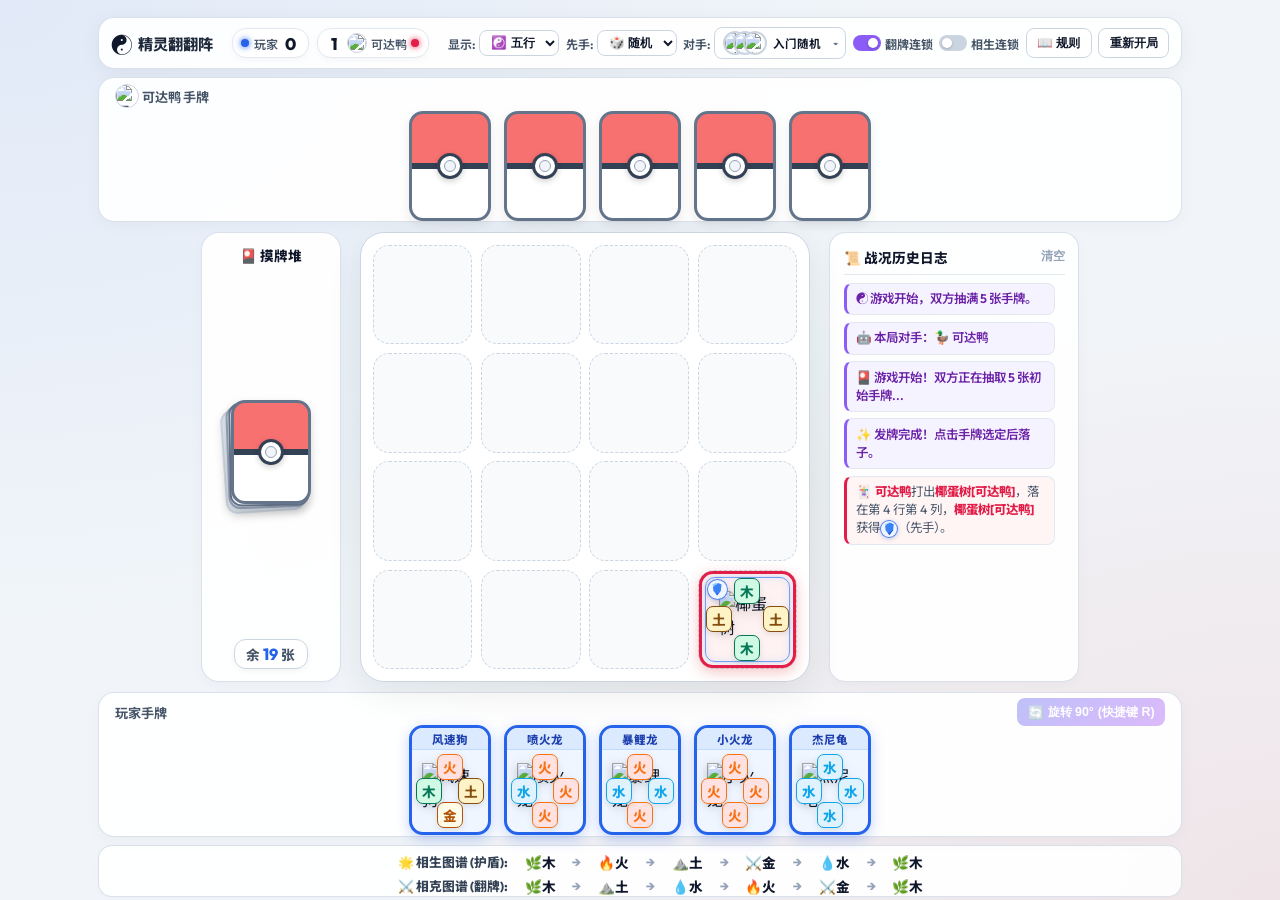
==== index.html @ 7e0ad601 "fix: add avatar picker and versioned entry" ====
<!DOCTYPE html>
<html lang="zh-CN">
<head>
    <meta charset="UTF-8">
    <meta name="viewport" content="width=device-width, initial-scale=1.0, maximum-scale=1.0, user-scalable=no, viewport-fit=cover">
    <meta http-equiv="Cache-Control" content="no-cache, no-store, must-revalidate">
    <meta http-equiv="Pragma" content="no-cache">
    <meta http-equiv="Expires" content="0">
    <title>精灵翻翻阵</title>
    <script>
        (() => {
            const pageVersion = '20260730-3';
            const url = new URL(window.location.href);
            if (url.searchParams.get('v') !== pageVersion) {
                url.searchParams.set('v', pageVersion);
                window.location.replace(url.toString());
            }
        })();
    </script>
    <!-- 使用版本化文件名，兼容简单静态服务器并绕过手机浏览器缓存 -->
    <link rel="stylesheet" href="index.logs-v7.css?v=20260730-3">
    <link rel="preconnect" href="https://fonts.googleapis.com">
    <link rel="preconnect" href="https://fonts.gstatic.com" crossorigin>
    <link href="https://fonts.googleapis.com/css2?family=Outfit:wght@400;600;800&family=Noto+Sans+SC:wght@400;700&display=swap" rel="stylesheet">
</head>
<body>
    <!-- 🌟 独立动画贴图图层 -->
    <div id="animation-overlay" class="animation-overlay"></div>

    <div class="app-container">
        <!-- 游戏顶栏 (手机极简单行 + 折叠⚙️设置版) -->
        <header class="game-header">
            <div class="logo">
                <span class="logo-icon">☯️</span>
                <h1>精灵翻翻阵</h1>
            </div>
            
            <div class="status-bar">
                <div class="player-score p1-score">
                    <span class="player-dot p1-dot"></span>
                    <span class="player-name">玩家</span>
                    <span id="p1-card-count" class="score-num">0</span>
                </div>
                
                <div class="player-score p2-score">
                    <span id="p2-card-count" class="score-num">0</span>
                    <span class="player-name" id="ai-style-label">对手</span>
                    <span class="player-dot p2-dot"></span>
                </div>
            </div>

            <div class="header-actions">
                <!-- 桌面版平铺选项 / 手机版收纳到 ⚙️ 设置 -->
                <div class="desktop-header-controls">
                    <div class="header-select-group">
                        <span class="select-label">显示:</span>
                        <select id="select-element-mode" class="custom-select">
                            <option value="wuxing">☯️ 五行</option>
                            <option value="number">🔢 数字</option>
                        </select>
                    </div>

                    <div class="header-select-group">
                        <span class="select-label">先手:</span>
                        <select id="select-first-player" class="custom-select">
                            <option value="1">玩家</option>
                            <option value="2">对手</option>
                            <option value="random" selected>🎲 随机</option>
                        </select>
                    </div>

                    <div class="header-select-group">
                        <span class="select-label">对手:</span>
                        <select id="select-ai-style" class="custom-select">
                            <optgroup label="入门对手">
                                <option value="random">入门随机</option>
                                <option value="meowth">喵喵</option>
                                <option value="psyduck">可达鸭</option>
                                <option value="eevee">伊布</option>
                            </optgroup>
                            <optgroup label="高级对手">
                                <option value="advanced-random">高级随机</option>
                                <option value="misty">小霞</option>
                                <option value="brock">小刚</option>
                                <option value="ash">小智</option>
                            </optgroup>
                        </select>
                    </div>

                    <label class="toggle-switch">
                        <input type="checkbox" id="toggle-combo" checked>
                        <span class="slider"></span>
                        <span class="toggle-label">翻牌连锁</span>
                    </label>

                    <label class="toggle-switch" title="挑战规则：连锁翻转的牌也能触发相生护盾">
                        <input type="checkbox" id="toggle-generation-combo">
                        <span class="slider"></span>
                        <span class="toggle-label">相生连锁</span>
                    </label>

                    <button id="btn-open-rules" class="btn btn-secondary">📖 规则</button>
                    <button id="btn-restart" class="btn btn-secondary">重新开局</button>
                </div>

                <!-- 📱 手机端单一 ⚙️ 设置按钮 (点击展开所有功能) -->
                <button id="btn-open-mobile-settings" class="btn btn-primary mobile-settings-btn">
                    ⚙️ 设置
                </button>
            </div>
        </header>

        <!-- 游戏核心区 (AI手牌 + 摸牌提示 + 4x4正方形棋盘 + 玩家手牌) -->
        <main class="game-layout">
            <!-- AI 手牌区 -->
            <section class="hand-section ai-hand-section">
                <div class="section-title ai-hand-header">
                    <span id="ai-hand-title">对手手牌</span>
                    <span id="mobile-deck-count" class="mobile-deck-count" aria-label="抽牌堆剩余20张">
                        🎴<span class="mobile-deck-label">抽牌堆</span><span id="mobile-deck-remaining">20</span>
                    </span>
                </div>
                <div class="hand-container" id="ai-hand">
                    <!-- 动态生成 AI 5张手牌 -->
                </div>
                <div class="mobile-inline-legend" id="mobile-elements-legend"></div>
            </section>

            <!-- 中央核心区 (桌面摸牌堆 + 1:1正方形棋盘 + 桌面侧边日志) -->
            <div class="center-content-wrapper">
                <!-- 🎴 桌面3D摸牌堆；手机端只在对手手牌标题显示剩余数量 -->
                <aside class="deck-pile-section">
                    <div class="deck-pile-title">🎴 摸牌堆</div>
                    <div class="deck-3d-stack" id="deck-stack">
                        <div class="deck-card-layer layer-3"></div>
                        <div class="deck-card-layer layer-2"></div>
                        <div class="deck-card-layer layer-1"></div>
                        <div class="card card-back-pokeball deck-top-card">
                            <div class="pokeball-button">
                                <div class="pokeball-inner-core"></div>
                            </div>
                        </div>
                    </div>
                    <div class="deck-count-badge">余 <span id="deck-remaining">20</span> 张</div>
                </aside>

                <button id="mobile-latest-log" class="mobile-latest-log" type="button" aria-label="打开完整战况日志">
                    <span class="mobile-latest-log-icon">📜</span>
                    <span id="mobile-latest-log-text" class="mobile-latest-log-text">等待第一步……</span>
                    <span class="mobile-latest-log-arrow">›</span>
                </button>

                <!-- 4x4 正方形棋盘区 (严格 1:1 比例绝不压扁) -->
                <section class="board-section">
                    <div class="board-container">
                        <div class="board-grid" id="board-grid">
                            <!-- 16 个格子动态生成 -->
                        </div>
                        <!-- 战斗动态文字播报浮层 -->
                        <div id="combat-banner" class="combat-banner hidden"></div>
                    </div>
                </section>

                <!-- 📜 战况历史日志面板 (仅桌面端侧边显示) -->
                <aside class="combat-log-section desktop-only-log">
                    <div class="log-header">
                        <span class="log-title">📜 战况历史日志</span>
                        <button id="btn-clear-log" class="btn-text">清空</button>
                    </div>
                    <div class="log-list-container" id="log-list">
                        <div class="log-entry log-system">☯️ 游戏开始，双方抽满 5 张手牌。</div>
                    </div>
                </aside>
            </div>

            <!-- 玩家手牌与旋转控制区 -->
            <section class="hand-section player-hand-section">
                <div class="hand-controls">
                    <span class="section-title">玩家手牌</span>
                    <div class="rotate-control-group">
                        <span id="mobile-rotate-hint" class="mobile-rotate-hint">点牌选择</span>
                        <button id="btn-rotate" class="btn btn-action" disabled>
                            <span class="icon">🔄</span> <span class="rotate-text-main">旋转 90°</span><span class="desktop-only-key"> (快捷键 R)</span>
                        </button>
                    </div>
                </div>
                
                <div class="hand-container" id="player-hand">
                    <!-- 动态生成玩家 5张手牌 -->
                </div>
            </section>
        </main>

        <!-- ☯️ / 🔢 完整法则图谱 -->
        <footer class="elements-legend" id="elements-legend">
            <!-- JS 动态渲染图谱内容 -->
        </footer>

        <!-- ⚙️ 📱 手机端折叠设置抽屉/弹窗 -->
        <div id="mobile-settings-modal" class="modal-overlay hidden">
            <div class="modal-card mobile-settings-card">
                <div class="rulebook-header">
                    <h2>⚙️ 游戏设置与工具</h2>
                    <button id="btn-close-mobile-settings" class="btn-close">&times;</button>
                </div>

                <div class="settings-body">
                    <div class="settings-item">
                        <button id="btn-modal-open-rules" class="btn btn-secondary btn-full">
                            📖 玩法规则说明
                        </button>
                    </div>

                    <div class="settings-item">
                        <button id="btn-modal-open-log" class="btn btn-secondary btn-full">
                            📜 战况历史日志
                        </button>
                    </div>

                    <div class="settings-item-row">
                        <span class="setting-label">显示模式:</span>
                        <select id="select-element-mode-mobile" class="custom-select select-mobile-full">
                            <option value="wuxing">☯️ 五行 (木火土金水)</option>
                            <option value="number">🔢 数字 (5克4克3克2克1)</option>
                        </select>
                    </div>

                    <div class="settings-item-row">
                        <span class="setting-label">先后手:</span>
                        <select id="select-first-player-mobile" class="custom-select select-mobile-full">
                            <option value="1">玩家先手 (蓝)</option>
                            <option value="2">对手先手 (红)</option>
                            <option value="random" selected>🎲 随机先手</option>
                        </select>
                    </div>

                    <div class="settings-item-row">
                        <span class="setting-label">选择对手:</span>
                        <select id="select-ai-style-mobile" class="custom-select select-mobile-full">
                            <optgroup label="入门对手">
                                <option value="random">入门随机</option>
                                <option value="meowth">喵喵</option>
                                <option value="psyduck">可达鸭</option>
                                <option value="eevee">伊布</option>
                            </optgroup>
                            <optgroup label="高级对手">
                                <option value="advanced-random">高级随机</option>
                                <option value="misty">小霞</option>
                                <option value="brock">小刚</option>
                                <option value="ash">小智</option>
                            </optgroup>
                        </select>
                    </div>

                    <div class="settings-item-row">
                        <span class="setting-label">连锁翻牌:</span>
                        <label class="toggle-switch">
                            <input type="checkbox" id="toggle-combo-mobile" checked>
                            <span class="slider"></span>
                            <span class="toggle-label">开启连锁</span>
                        </label>
                    </div>

                    <div class="settings-item-row">
                        <span class="setting-label">相生连锁:</span>
                        <label class="toggle-switch">
                            <input type="checkbox" id="toggle-generation-combo-mobile">
                            <span class="slider"></span>
                            <span class="toggle-label">挑战自我</span>
                        </label>
                    </div>

                    <div class="settings-item" style="margin-top:0.5rem">
                        <button id="btn-modal-restart" class="btn btn-action btn-full">
                            🔄 重新开始游戏
                        </button>
                    </div>
                </div>

                <div class="rulebook-footer">
                    <button id="btn-close-mobile-settings-confirm" class="btn btn-primary btn-full">完成</button>
                </div>
            </div>
        </div>

        <!-- 📜 战况日志弹窗 -->
        <div id="mobile-log-modal" class="modal-overlay hidden">
            <div class="modal-card rulebook-card">
                <div class="rulebook-header">
                    <h2>📜 战况历史日志</h2>
                    <button id="btn-close-log-modal" class="btn-close">&times;</button>
                </div>
                <div class="rulebook-body" id="mobile-log-list-container">
                    <!-- JS 自动同步战况日志 -->
                </div>
                <div class="rulebook-footer">
                    <button id="btn-clear-log-mobile" class="btn btn-secondary">清空日志</button>
                    <button id="btn-close-log-modal-confirm" class="btn btn-primary">关闭</button>
                </div>
            </div>
        </div>

        <!-- 📖 规则手册弹窗 -->
        <div id="rulebook-modal" class="modal-overlay hidden">
            <div class="modal-card rulebook-card">
                <div class="rulebook-header">
                    <h2>📖 精灵翻翻阵 - 规则说明</h2>
                    <button id="btn-close-rules" class="btn-close">&times;</button>
                </div>

                <div class="rulebook-body">
                    <div class="rule-section">
                        <h3>🏆 1. 胜负判定</h3>
                        <p>4×4 棋盘（共 16 格）。盘满或双方无牌可出时，<b>控制卡牌数量多者获胜</b>。</p>
                    </div>

                    <div class="rule-section">
                        <h3>🗺️ 2. 落子与护盾</h3>
                        <p>▪ 可以在棋盘任意空格落子。</p>
                        <p>▪ 全场第一张打出的卡牌自动获得【神圣护盾 <span class="shield-icon rule-shield-icon" aria-label="护盾"></span>】。</p>
                        <p>▪ 护盾只有 <b>1 层</b>，重复相生不会叠加层数。</p>
                        <p>▪ 护盾抵挡一次有效相克后破碎；该次攻击不会改变卡牌归属，也不会让卡牌旋转。</p>
                        <p>▪ <b>手机预判落子</b>：点击第 1 下选定预览翻牌与加盾，再次点击同一格子确认落子。</p>
                    </div>

                    <div class="rule-section">
                        <h3>⚔️ 3. 相克 (翻牌)</h3>
                        <div class="rule-highlight overcome-bg">
                            <b>⚔️ 五行模式：木克土 → 土克水 → 水克火 → 火克金 → 金克木</b><br>
                            <b>🔢 数字模式 (大压小)：5克4 → 4克3 → 3克2 → 2克1 → 1克5</b>
                        </div>
                        <p>当你的接触边相克<b>敌方</b>接触边时，敌方卡牌旋转 180° 并转换为你的卡牌。</p>
                        <p>▪ <b>相克永远不会翻转己方阵营的牌</b>。己方牌接触时只检查相生。</p>
                        <p>▪ 没有形成相克关系的敌我接触不会产生任何效果。</p>
                    </div>

                    <div class="rule-section">
                        <h3>🌟 4. 相生 (授盾)</h3>
                        <div class="rule-highlight generate-bg">
                            <b>🌟 五行模式：木生火 → 火生土 → 土生金 → 金生水 → 水生木</b><br>
                            <b>🔢 数字模式 (隔位生)：1生3 → 3生5 → 5生2 → 2生4 → 4生1</b>
                        </div>
                        <p>主动落子与己方卡牌接触时，会检查接触边的两个方向；形成相生后，<b>被生的一方</b>获得【护盾 <span class="shield-icon rule-shield-icon" aria-label="护盾"></span>】。</p>
                        <p>▪ 相生只发生在<b>同一阵营</b>之间，不会给敌牌授盾。</p>
                        <p>▪ 每张牌最多持有 1 层护盾；已有护盾的牌不会继续叠盾。</p>
                    </div>

                    <div class="rule-section">
                        <h3>💥 5. 连锁反应</h3>
                        <p>刚被相克翻转的卡牌，会以新阵营身份继续检查相邻的<b>敌方牌</b>，形成相克时继续翻转。</p>
                        <p>▪ 默认规则下，连锁阶段<b>只继续相克，不再触发相生或产生新护盾</b>。</p>
                        <p>▪ 可在设置中开启【相生连锁 · 挑战自我】；开启后，连锁翻转的牌也会与己方牌触发相生护盾。</p>
                        <p>▪ 遇到己方牌时不会翻牌；遇到护盾敌牌时只击碎护盾，连锁不会穿过该牌。</p>
                        <p>▪ 关闭“连锁翻牌”后，只结算主动落子产生的第一层接触效果。</p>
                    </div>

                    <div class="rule-section">
                        <h3>📋 6. 单条接触边判定顺序</h3>
                        <p>① 先看阵营：己方接触只检查相生，敌方接触只检查相克。</p>
                        <p>② 再看护盾：有效相克优先击碎护盾；无盾才会翻牌并转换阵营。</p>
                        <p>③ 最后处理连锁：只有真正完成翻转的牌才成为下一层连锁来源。</p>
                    </div>
                </div>

                <div class="rulebook-footer">
                    <button id="btn-understood" class="btn btn-primary">确定</button>
                </div>
            </div>
        </div>

        <!-- 结算弹窗 -->
        <div id="game-modal" class="modal-overlay hidden">
            <div class="modal-card">
                <h2 id="modal-title">游戏结束</h2>
                <div id="modal-body" class="modal-content"></div>
                <button id="modal-btn-restart" class="btn btn-primary">再玩一局</button>
            </div>
        </div>
    </div>

    <script src="game.logs-v7.js?v=20260730-3"></script>
</body>
</html>
---- index.logs-v7.css ----
/* 浅色高质感设计系统（角色头像、彩色战况日志与手机界面版） */
:root {
    --bg-light: #f8fafc;
    --bg-card: #ffffff;
    --bg-glass: rgba(255, 255, 255, 0.92);
    --border-glass: rgba(203, 213, 225, 0.7);
    --text-primary: #0f172a;
    --text-secondary: #475569;
    
    /* 阵营色 */
    --p1-blue: #2563eb;
    --p1-light: #eff6ff;
    --p1-glow: rgba(37, 99, 235, 0.28);
    
    --p2-red: #e11d48;
    --p2-light: #fef2f2;
    --p2-glow: rgba(220, 38, 38, 0.28);
    
    /* 五行元素主题色 */
    --elem-metal: #b45309;
    --elem-wood: #047857;
    --elem-water: #0ea5e9;
    --elem-fire: #f97316;
    --elem-earth: #854d0e;

    --font-main: 'Outfit', 'Noto Sans SC', sans-serif;
}

* {
    box-sizing: border-box;
    margin: 0;
    padding: 0;
    user-select: none;
    -webkit-tap-highlight-color: transparent;
}

html, body {
    width: 100vw;
    height: 100vh;
    overflow: hidden;
}

body {
    background-color: #f1f5f9;
    background-image: 
        radial-gradient(at 0% 0%, rgba(37, 99, 235, 0.08) 0px, transparent 50%),
        radial-gradient(at 100% 100%, rgba(220, 38, 38, 0.08) 0px, transparent 50%),
        radial-gradient(at 50% 50%, rgba(4, 120, 87, 0.05) 0px, transparent 50%);
    color: var(--text-primary);
    font-family: var(--font-main);
    display: flex;
    justify-content: center;
    align-items: center;
}

/* 🌟 独立动画贴图图层 (#animation-overlay) */
.animation-overlay {
    position: fixed;
    top: 0;
    left: 0;
    width: 100vw;
    height: 100vh;
    pointer-events: none;
    z-index: 999;
    overflow: hidden;
}

/* 🛡️ 护盾相生飞跃蓝光粒子 */
.shield-beam-particle {
    position: absolute;
    width: 42px;
    height: 42px;
    border-radius: 50%;
    background: radial-gradient(circle, #eff6ff 0%, #60a5fa 68%, #2563eb 100%);
    box-shadow: 0 0 24px rgba(59, 130, 246, 0.85), 0 0 10px rgba(219, 234, 254, 0.95);
    display: flex;
    justify-content: center;
    align-items: center;
    z-index: 1000;
    pointer-events: none;
    will-change: left, top, transform, opacity;
    transition: all 0.45s cubic-bezier(0.34, 1.56, 0.64, 1);
}
.shield-beam-particle::before {
    content: "";
    width: 21px;
    height: 24px;
    background: linear-gradient(145deg, #dbeafe 0 18%, #3b82f6 20% 68%, #1d4ed8 70% 100%);
    clip-path: polygon(50% 0, 90% 15%, 84% 62%, 50% 100%, 16% 62%, 10% 15%);
    filter: drop-shadow(0 1px 2px rgba(30, 64, 175, 0.45));
}

/* 💻 桌面端 App 框架（坚固不崩溃） */
.app-container {
    width: 1100px;
    max-width: 98vw;
    height: 940px;
    max-height: 98vh;
    display: flex;
    flex-direction: column;
    padding: 0.5rem;
    gap: 0.5rem;
    justify-content: space-between;
}

/* 🔒 桌面端顶栏 Flex 布局 */
.game-header {
    height: 52px;
    min-height: 52px;
    flex: 0 0 52px;
    width: 100%;
    background: var(--bg-glass);
    backdrop-filter: blur(12px);
    border: 1px solid var(--border-glass);
    border-radius: 16px;
    padding: 0 0.75rem;
    display: flex;
    justify-content: space-between;
    align-items: center;
    box-shadow: 0 4px 20px rgba(0, 0, 0, 0.05);
    gap: 0.5rem;
}

.logo { display: flex; align-items: center; gap: 0.3rem; flex: 0 0 auto; }
.logo-icon { font-size: 1.35rem; }
.logo h1 { font-size: 0.95rem; font-weight: 800; color: #1e293b; white-space: nowrap; }

.status-bar { display: flex; align-items: center; gap: 0.5rem; flex: 0 0 auto; }

.player-score {
    display: flex;
    align-items: center;
    gap: 0.3rem;
    background: #ffffff;
    padding: 0.2rem 0.55rem;
    border-radius: 14px;
    border: 1px solid #e2e8f0;
    box-shadow: 0 2px 6px rgba(0, 0, 0, 0.04);
}

.player-dot { width: 8px; height: 8px; border-radius: 50%; }
.p1-dot { background: var(--p1-blue); box-shadow: 0 0 6px var(--p1-blue); }
.p2-dot { background: var(--p2-red); box-shadow: 0 0 6px var(--p2-red); }

.player-name { font-size: 0.75rem; color: var(--text-secondary); font-weight: 600; white-space: nowrap; }
.player-name#ai-style-label,
#ai-hand-title {
    display: inline-flex;
    align-items: center;
    gap: 0.2rem;
}
.ai-avatar {
    width: 24px;
    height: 24px;
    border-radius: 50%;
    background: rgba(255, 255, 255, 0.88);
    border: 1px solid #cbd5e1;
    flex: 0 0 auto;
    position: relative;
    display: inline-block;
    overflow: hidden;
    vertical-align: middle;
}
.ai-avatar > img {
    display: block;
    width: 100%;
    height: 100%;
    object-fit: contain;
    image-rendering: pixelated;
}
.ai-avatar.ai-avatar--trainer {
    background: #44acb7;
}
.ai-avatar.ai-avatar--trainer > img {
    position: absolute;
    left: 50%;
    top: 50%;
    width: 400px;
    height: 225px;
    max-width: none;
    object-fit: fill;
    image-rendering: auto;
    transform-origin: 0 0;
    transform:
        scale(var(--avatar-scale))
        translate(var(--avatar-x), var(--avatar-y));
}
#ai-style-label .ai-avatar {
    width: 20px;
    height: 20px;
}
.score-num { font-size: 1.05rem; font-weight: 800; color: var(--text-primary); min-width: 16px; text-align: center; }

.header-actions { display: flex; align-items: center; gap: 0.4rem; flex: 0 0 auto; }
.desktop-header-controls { display: flex; align-items: center; gap: 0.4rem; }

.header-select-group { display: flex; align-items: center; gap: 0.25rem; }

.ai-native-select-enhanced {
    display: none !important;
}

.ai-picker {
    position: relative;
    min-width: 132px;
}

.ai-picker-trigger {
    width: 100%;
    min-height: 30px;
    padding: 0.2rem 0.45rem;
    border: 1px solid #cbd5e1;
    border-radius: 8px;
    background: #ffffff;
    color: var(--text-primary);
    font-family: var(--font-main);
    font-size: 0.72rem;
    font-weight: 700;
    cursor: pointer;
}

.ai-picker-trigger-content,
.ai-picker-option {
    display: flex;
    align-items: center;
    gap: 0.38rem;
}

.ai-picker-trigger-content::after {
    content: "▾";
    margin-left: auto;
    color: #64748b;
    font-size: 0.62rem;
}

.ai-picker-menu {
    position: absolute;
    top: calc(100% + 5px);
    right: 0;
    z-index: 120;
    width: 196px;
    max-height: min(380px, 70vh);
    overflow-y: auto;
    padding: 0.35rem;
    border: 1px solid #cbd5e1;
    border-radius: 12px;
    background: rgba(255, 255, 255, 0.98);
    box-shadow: 0 14px 32px rgba(15, 23, 42, 0.2);
}

.ai-picker-menu.hidden {
    display: none;
}

.ai-picker-group + .ai-picker-group {
    margin-top: 0.3rem;
    padding-top: 0.3rem;
    border-top: 1px solid #e2e8f0;
}

.ai-picker-group-label {
    padding: 0.18rem 0.35rem 0.25rem;
    color: #64748b;
    font-size: 0.64rem;
    font-weight: 800;
}

.ai-picker-option {
    width: 100%;
    min-height: 34px;
    padding: 0.25rem 0.35rem;
    border: 0;
    border-radius: 8px;
    background: transparent;
    color: var(--text-primary);
    font-family: var(--font-main);
    font-size: 0.74rem;
    font-weight: 700;
    text-align: left;
    cursor: pointer;
}

.ai-picker-option:hover,
.ai-picker-option.is-selected {
    background: #eff6ff;
    color: #1d4ed8;
}

.ai-picker-option .ai-avatar,
.ai-picker-trigger .ai-avatar {
    width: 26px;
    height: 26px;
}

.ai-random-avatars {
    display: inline-flex;
    width: 44px;
    flex: 0 0 44px;
}

.ai-random-avatars .ai-avatar {
    width: 24px;
    height: 24px;
    margin-right: -14px;
    border-width: 2px;
}
.select-label { font-size: 0.75rem; font-weight: 700; color: var(--text-secondary); white-space: nowrap; }
.custom-select {
    padding: 0.25rem 0.45rem;
    border-radius: 8px;
    border: 1px solid #cbd5e1;
    background: #ffffff;
    font-size: 0.78rem;
    font-weight: 700;
    color: var(--text-primary);
    cursor: pointer;
    outline: none;
}

.toggle-switch { display: flex; align-items: center; gap: 0.25rem; cursor: pointer; font-size: 0.75rem; font-weight: 700; color: var(--text-secondary); white-space: nowrap; }
.toggle-switch input { display: none; }

.slider {
    width: 28px;
    height: 16px;
    background-color: #cbd5e1;
    border-radius: 16px;
    position: relative;
    transition: background-color 0.3s;
}

.slider::before {
    content: "";
    position: absolute;
    width: 10px;
    height: 10px;
    border-radius: 50%;
    background-color: white;
    top: 3px;
    left: 3px;
    transition: transform 0.3s;
    box-shadow: 0 1px 3px rgba(0,0,0,0.2);
}

input:checked + .slider { background-color: #8b5cf6; }
input:checked + .slider::before { transform: translateX(12px); }

.btn {
    padding: 0.35rem 0.65rem;
    border-radius: 8px;
    font-weight: 700;
    font-size: 0.78rem;
    border: none;
    cursor: pointer;
    transition: all 0.2s ease;
    display: flex;
    align-items: center;
    gap: 0.25rem;
    white-space: nowrap;
}
.btn:hover:not(:disabled) { transform: translateY(-1px); box-shadow: 0 3px 10px rgba(0, 0, 0, 0.1); }
.btn:active:not(:disabled) { transform: translateY(0); }
.btn:disabled { opacity: 0.4; cursor: not-allowed; }

.btn-primary { background: var(--p1-blue); color: #fff; }
.btn-secondary { background: #ffffff; color: var(--text-primary); border: 1px solid #cbd5e1; }
.btn-action { background: linear-gradient(135deg, #6366f1, #a855f7); color: #fff; }
.btn-full { width: 100%; justify-content: center; padding: 0.55rem 1rem; font-size: 0.88rem; }

.mobile-settings-btn { display: none; }
.mobile-deck-count { display: none; }

.game-layout {
    height: 760px;
    flex: 0 0 760px;
    display: flex;
    flex-direction: column;
    justify-content: space-between;
    gap: 0.5rem;
    position: relative;
}

.center-content-wrapper {
    height: 450px;
    flex: 0 0 450px;
    display: flex;
    gap: 1.2rem;
    align-items: center;
    justify-content: center;
}

/* 🎴 3D 摸牌牌堆 */
.deck-pile-section {
    width: 140px;
    height: 450px;
    background: var(--bg-glass);
    border: 1px solid var(--border-glass);
    border-radius: 18px;
    padding: 0.75rem 0.5rem;
    display: flex;
    flex-direction: column;
    align-items: center;
    justify-content: space-between;
    box-shadow: 0 4px 16px rgba(0, 0, 0, 0.03);
    flex: 0 0 140px;
}

.deck-pile-title { font-size: 0.85rem; font-weight: 800; color: var(--text-primary); }

.deck-3d-stack {
    position: relative;
    width: 80px;
    height: 104px;
    display: flex;
    justify-content: center;
    align-items: center;
    margin: 0.5rem 0;
    perspective: 600px;
}

.deck-card-layer {
    position: absolute;
    width: 80px;
    height: 104px;
    border-radius: 12px;
    background: #ffffff;
    border: 2px solid #94a3b8;
    box-shadow: 0 4px 10px rgba(0, 0, 0, 0.1);
}

.layer-3 { transform: translate(-8px, 8px) rotate(-4deg); background: #e2e8f0; border-color: #cbd5e1; }
.layer-2 { transform: translate(-4px, 4px) rotate(-2deg); background: #f1f5f9; border-color: #94a3b8; }
.layer-1 { transform: translate(-2px, 2px) rotate(-1deg); background: #ffffff; border-color: #64748b; }

.deck-top-card {
    width: 80px;
    height: 104px;
    position: absolute;
    top: 0; left: 0;
    cursor: pointer;
    transition: transform 0.3s ease, box-shadow 0.3s ease;
}

.deck-top-card:hover {
    transform: translateY(-5px) rotate(2deg) scale(1.04);
    box-shadow: 0 8px 20px rgba(239, 68, 68, 0.3) !important;
}

.deck-count-badge {
    font-size: 0.85rem;
    font-weight: 800;
    color: #475569;
    background: #ffffff;
    border: 1px solid #cbd5e1;
    padding: 0.25rem 0.7rem;
    border-radius: 12px;
    box-shadow: 0 2px 6px rgba(0,0,0,0.05);
}

.deck-count-badge span { color: var(--p1-blue); font-size: 1rem; }

/* 🚀 摸牌飞向手牌的动画 */
.drawing-fly-card {
    position: absolute;
    z-index: 1000;
    pointer-events: none;
    will-change: left, top, transform, opacity;
    transition: all 0.22s ease-out;
}

/* 4x4 棋盘区：桌面端标准正方形 */
.board-section {
    width: 450px;
    height: 450px;
    display: flex;
    justify-content: center;
    align-items: center;
    flex: 0 0 450px;
}

.board-container {
    position: relative;
    width: 450px;
    height: 450px;
}

.board-grid {
    display: grid;
    grid-template-columns: repeat(4, 1fr);
    grid-template-rows: repeat(4, 1fr);
    gap: 0.55rem;
    width: 100%;
    height: 100%;
    background: #ffffff;
    padding: 0.75rem;
    border-radius: 24px;
    border: 1px solid #cbd5e1;
    box-shadow: 0 12px 36px rgba(0, 0, 0, 0.07);
}

/* 📜 战况历史日志面板 */
.combat-log-section {
    width: 250px;
    height: 450px;
    background: var(--bg-glass);
    border: 1px solid var(--border-glass);
    border-radius: 16px;
    padding: 0.85rem;
    display: flex;
    flex-direction: column;
    gap: 0.5rem;
    box-shadow: 0 4px 16px rgba(0, 0, 0, 0.03);
    flex: 0 0 250px;
}

.log-header {
    display: flex;
    justify-content: space-between;
    align-items: center;
    border-bottom: 1.5px solid #e2e8f0;
    padding-bottom: 0.4rem;
    height: 28px;
    flex: 0 0 28px;
}

.log-title { font-size: 0.85rem; font-weight: 800; color: var(--text-primary); }

.btn-text {
    background: none;
    border: none;
    font-size: 0.75rem;
    color: #94a3b8;
    cursor: pointer;
    font-weight: 600;
}
.btn-text:hover { color: #64748b; }

.log-list-container {
    flex: 1;
    overflow-y: scroll;
    scrollbar-gutter: stable;
    display: flex;
    flex-direction: column;
    gap: 0.4rem;
    padding-right: 0.2rem;
}

.log-list-container::-webkit-scrollbar { width: 6px; }
.log-list-container::-webkit-scrollbar-track { background: rgba(241, 245, 249, 0.6); border-radius: 4px; }
.log-list-container::-webkit-scrollbar-thumb { background: #cbd5e1; border-radius: 4px; }

.log-entry {
    font-size: 0.78rem;
    line-height: 1.45;
    padding: 0.4rem 0.6rem;
    border-radius: 8px;
    background: #ffffff;
    border: 1px solid #e2e8f0;
    color: var(--text-secondary);
    animation: fadeInLog 0.3s ease;
}

@keyframes fadeInLog {
    from { opacity: 0; transform: translateY(4px); }
    to { opacity: 1; transform: translateY(0); }
}

.log-entry.log-p1 { border-left: 3px solid var(--p1-blue); background: #f0f7ff; }
.log-entry.log-p2 { border-left: 3px solid var(--p2-red); background: #fff5f5; }
.log-entry.log-system { border-left: 3px solid #8b5cf6; background: #f5f3ff; color: #6b21a8; font-weight: 600; }

.log-name {
    font-weight: 800;
    white-space: nowrap;
}
.log-name-p1 { color: #1d4ed8; }
.log-name-p2 { color: #e11d48; }
.log-element {
    font-weight: 700;
    white-space: nowrap;
}
.log-element-0 { color: var(--elem-wood); }
.log-element-1 { color: var(--elem-fire); }
.log-element-2 { color: var(--elem-earth); }
.log-element-3 { color: var(--elem-metal); }
.log-element-4 { color: var(--elem-water); }
.shield-icon.log-shield-icon {
    position: static;
    display: inline-flex;
    width: 18px;
    height: 18px;
    font-size: 0.72rem;
    vertical-align: -0.25em;
    z-index: auto;
    pointer-events: auto;
    animation: none;
}

.mobile-latest-log { display: none; }

.combat-banner {
    position: absolute;
    top: -30px;
    left: 50%;
    transform: translateX(-50%);
    background: linear-gradient(135deg, #8b5cf6, #2563eb);
    color: #ffffff;
    font-weight: 800;
    font-size: 1rem;
    padding: 0.5rem 1.4rem;
    border-radius: 20px;
    box-shadow: 0 8px 22px rgba(139, 92, 246, 0.4);
    z-index: 25;
    pointer-events: none;
    transition: opacity 0.4s ease, transform 0.4s ease;
    white-space: nowrap;
}

.combat-banner.hidden { opacity: 0; transform: translate(-50%, -12px); }

.cell {
    background: #f8fafc;
    border: 1.5px dashed #cbd5e1;
    border-radius: 16px;
    display: flex;
    justify-content: center;
    align-items: center;
    position: relative;
    aspect-ratio: 1 / 1;
    transition: background-color 0.2s ease, border-color 0.2s ease;
}

.cell.valid-target {
    border: 2.5px solid #10b981;
    background: #ecfdf5;
    cursor: pointer;
    animation: pulseTarget 1.5s infinite;
}

.cell.targeted-cell-active {
    border: 3px solid #ec4899 !important;
    background: #fce7f3 !important;
    box-shadow: 0 0 18px rgba(236, 72, 153, 0.8) !important;
    animation: targetedCellPulse 1.0s infinite ease-in-out;
}

@keyframes targetedCellPulse {
    0%, 100% { transform: scale(1); }
    50% { transform: scale(1.04); }
}

@keyframes pulseTarget {
    0%, 100% { box-shadow: 0 0 4px rgba(16, 185, 129, 0.3); }
    50% { box-shadow: 0 0 10px rgba(16, 185, 129, 0.5); }
}

.card.will-flip-preview {
    animation: previewFlipPulse 1.2s infinite ease-in-out;
    border-color: #ec4899 !important;
    box-shadow: 0 0 16px rgba(236, 72, 153, 0.7) !important;
}

@keyframes previewFlipPulse {
    0%, 100% { transform: scale(1); filter: brightness(1.1); }
    50% { transform: scale(1.08) rotate(4deg); filter: brightness(1.35); }
}

.card.will-shield-preview {
    animation: previewShieldPulse 1.2s infinite ease-in-out;
    border-color: #3b82f6 !important;
    box-shadow: 0 0 16px rgba(59, 130, 246, 0.65) !important;
}

@keyframes previewShieldPulse {
    0%, 100% { transform: scale(1); }
    50% { transform: scale(1.08); }
}

.hand-section {
    height: 145px;
    flex: 0 0 145px;
    width: 100%;
    background: var(--bg-glass);
    border: 1px solid var(--border-glass);
    border-radius: 16px;
    padding: 0.4rem 1rem;
    display: flex;
    flex-direction: column;
    justify-content: space-between;
    box-shadow: 0 4px 16px rgba(0, 0, 0, 0.03);
}

.hand-controls { display: flex; justify-content: space-between; align-items: center; height: 26px; flex: 0 0 26px; }
.section-title { font-size: 0.82rem; color: var(--text-secondary); font-weight: 700; text-transform: uppercase; }
.ai-hand-header { align-items: center; justify-content: space-between; width: 100%; }
.rotate-control-group { display: flex; align-items: center; gap: 0.45rem; }
.mobile-rotate-hint { display: none; }
.mobile-card-rotate-affordance { display: none; }

.hand-container {
    display: grid;
    grid-template-columns: repeat(5, 82px);
    justify-content: center;
    gap: 0.8rem;
    height: 110px;
    width: 100%;
    flex: 0 0 110px;
}

.hand-slot-placeholder {
    width: 82px;
    height: 110px;
    border: 2px dashed #cbd5e1;
    border-radius: 14px;
    background: rgba(248, 250, 252, 0.5);
}

.hand-container .card-wrapper {
    width: 82px;
    height: 110px;
    cursor: pointer;
    transition: transform 0.2s ease;
}

.hand-container .card-wrapper:hover { transform: translateY(-6px); }
.hand-container .card-wrapper.selected { transform: translateY(-10px) scale(1.05); }

.cell .card-wrapper {
    width: 100%;
    height: 100%;
}

.card {
    width: 100%;
    height: 100%;
    position: relative;
    border-radius: 14px;
    background: #ffffff;
    border: 3px solid #cbd5e1;
    box-shadow: 0 4px 12px rgba(0, 0, 0, 0.06);
    transition: background-color 0.4s ease, border-color 0.4s ease, box-shadow 0.4s ease;
    display: flex;
    flex-direction: column;
    overflow: hidden;
}

.card.owner-p1 { border-color: var(--p1-blue); background: var(--p1-light); box-shadow: 0 4px 14px var(--p1-glow); }
.card.owner-p2 { border-color: var(--p2-red); background: var(--p2-light); box-shadow: 0 4px 14px var(--p2-glow); }

.card-top-name-bar {
    width: 100%;
    padding: 0.15rem 0.2rem;
    font-size: 0.72rem;
    font-weight: 800;
    text-align: center;
    color: #1e293b;
    background: rgba(255, 255, 255, 0.95);
    border-bottom: 1.5px solid #cbd5e1;
    z-index: 5;
    white-space: nowrap;
    overflow: hidden;
    text-overflow: ellipsis;
}

.card.owner-p1 .card-top-name-bar { background: #dbeafe; color: #1e40af; border-color: #bfdbfe; }
.card.owner-p2 .card-top-name-bar { background: #fee2e2; color: #991b1b; border-color: #fecaca; }

.card-body-content {
    position: relative;
    width: 100%;
    height: 100%;
    flex: 1;
    display: flex;
    justify-content: center;
    align-items: center;
}

.card.card-back-pokeball {
    border: 3px solid #64748b !important;
    background: linear-gradient(180deg, #f87171 47%, #334155 47%, #334155 53%, #ffffff 53%) !important;
    box-shadow: 0 4px 12px rgba(0, 0, 0, 0.08) !important;
}

.pokeball-button {
    position: absolute;
    top: 50%;
    left: 50%;
    transform: translate(-50%, -50%);
    width: 26px;
    height: 26px;
    border-radius: 50%;
    background: #ffffff;
    border: 3.5px solid #334155;
    box-shadow: 0 2px 6px rgba(0,0,0,0.2);
    display: flex;
    justify-content: center;
    align-items: center;
    z-index: 5;
}

.pokeball-inner-core {
    width: 100%;
    height: 100%;
    display: flex;
    justify-content: center;
    align-items: center;
}

.pokeball-inner-core::after {
    content: "";
    width: 10px;
    height: 10px;
    border-radius: 50%;
    background: #f1f5f9;
    border: 1.5px solid #94a3b8;
}

.card.has-shield {
    position: relative;
}

.card.has-shield::after {
    content: "";
    position: absolute;
    inset: 3px;
    border: 1.5px solid rgba(59, 130, 246, 0.72);
    border-radius: 10px;
    background: transparent;
    box-shadow: inset 0 0 8px rgba(59, 130, 246, 0.12), 0 0 5px rgba(59, 130, 246, 0.3);
    z-index: 3;
    pointer-events: none;
}

.shield-icon {
    position: absolute;
    top: 5px;
    left: 5px;
    width: 21px;
    height: 21px;
    border: 1px solid rgba(37, 99, 235, 0.8);
    border-radius: 50%;
    background: rgba(239, 246, 255, 0.96);
    display: flex;
    align-items: center;
    justify-content: center;
    z-index: 8;
    pointer-events: none;
    box-shadow: 0 1px 4px rgba(30, 64, 175, 0.28);
    animation: shieldPop 0.5s ease-out;
}
.shield-icon::before {
    content: "";
    width: 11px;
    height: 13px;
    background: linear-gradient(145deg, #93c5fd 0 22%, #3b82f6 24% 68%, #1d4ed8 70% 100%);
    clip-path: polygon(50% 0, 90% 15%, 84% 62%, 50% 100%, 16% 62%, 10% 15%);
    filter: drop-shadow(0 1px 1px rgba(30, 64, 175, 0.35));
}

.rule-shield-icon {
    display: inline-flex;
    position: static;
    width: 20px;
    height: 20px;
    align-items: center;
    justify-content: center;
    vertical-align: -0.35em;
    line-height: 1;
    z-index: auto;
    pointer-events: auto;
}

@keyframes shieldPop {
    0% { transform: scale(0.2); opacity: 0; }
    60% { transform: scale(1.3); opacity: 1; }
    100% { transform: scale(1); opacity: 1; }
}

.card.flip-anim-180 {
    transform-origin: center center;
    animation: physicalFlip180 1.0s cubic-bezier(0.34, 1.56, 0.64, 1);
}

@keyframes physicalFlip180 {
    0% { transform: scale(1) rotate(-180deg); }
    50% { transform: scale(1.28) rotate(-90deg); box-shadow: 0 0 26px rgba(236, 72, 153, 0.9); }
    100% { transform: scale(1) rotate(0deg); }
}

.card.shield-break-anim { animation: shieldBreak 1.0s ease; }

@keyframes shieldBreak {
    0% { transform: scale(1); filter: brightness(1.5); }
    50% { transform: scale(0.88) rotate(-12deg); filter: brightness(2); }
    100% { filter: brightness(1); transform: scale(1); }
}

.edge-badge {
    position: absolute;
    font-size: 0.85rem;
    font-weight: 800;
    width: 26px;
    height: 26px;
    border-radius: 7px;
    display: flex;
    justify-content: center;
    align-items: center;
    background: #ffffff;
    border: 1.5px solid #cbd5e1;
    box-shadow: 0 2px 6px rgba(0, 0, 0, 0.1);
    z-index: 4;
}

.edge-top    { top: 4px; left: calc(50% - 13px); }
.edge-right  { right: 4px; top: calc(50% - 13px); }
.edge-bottom { bottom: 4px; left: calc(50% - 13px); }
.edge-left   { left: 4px; top: calc(50% - 13px); }

.card-sprite-container {
    position: absolute;
    top: 50%;
    left: 50%;
    transform: translate(-50%, -50%);
    width: 60px;
    height: 60px;
    display: flex;
    justify-content: center;
    align-items: center;
    z-index: 2;
    pointer-events: none;
}

.card-sprite-img {
    width: 56px;
    height: 56px;
    object-fit: contain;
    filter: drop-shadow(0 3px 6px rgba(0,0,0,0.2));
}

.elem-0 { color: var(--elem-wood);  border-color: var(--elem-wood);  background: #d1fae5; }
.elem-1 { color: var(--elem-fire);  border-color: var(--elem-fire);  background: #fee2e2; }
.elem-2 { color: var(--elem-earth); border-color: var(--elem-earth); background: #fef3c7; }
.elem-3 { color: var(--elem-metal); border-color: var(--elem-metal); background: #fefce8; }
.elem-4 { color: var(--elem-water); border-color: var(--elem-water); background: #e0f2fe; }

/* ☯️ / 🔢 底部法则图谱 */
.elements-legend {
    flex: 0 0 52px;
    height: 52px;
    width: 100%;
    background: var(--bg-glass);
    border: 1px solid var(--border-glass);
    border-radius: 14px;
    padding: 0.25rem 0.85rem;
    display: flex;
    flex-direction: column;
    justify-content: space-around;
    box-shadow: 0 2px 8px rgba(0, 0, 0, 0.02);
    overflow: hidden;
}

.mobile-inline-legend {
    display: none;
}

.legend-row {
    display: flex;
    align-items: center;
    justify-content: center;
    gap: 0.5rem;
    font-size: 0.8rem;
    width: 100%;
    white-space: nowrap;
}

.legend-label { 
    font-weight: 800; 
    color: #334155; 
    width: 160px;
    flex: 0 0 160px;
    text-align: right;
}

.arrow { color: #94a3b8; font-weight: bold; font-size: 0.85rem; }

.elem-tag { 
    font-weight: 800; 
    padding: 0.12rem 0.55rem; 
    border-radius: 6px; 
    font-size: 0.85rem;
    display: inline-flex;
    justify-content: center;
    align-items: center;
}

/* ⚙️ 📱 弹窗 Flex 布局 */
.rulebook-card, .mobile-settings-card {
    width: 90vw;
    max-width: 440px;
    max-height: 82vh;
    height: auto;
    display: flex;
    flex-direction: column;
    padding: 0;
    overflow: hidden;
    border-radius: 20px;
    background: #ffffff;
    box-shadow: 0 20px 50px rgba(0, 0, 0, 0.25);
    text-align: left;
}

.rulebook-header {
    flex: 0 0 auto;
    display: flex;
    justify-content: space-between;
    align-items: center;
    padding: 0.85rem 1.1rem;
    background: #ffffff;
    border-bottom: 1.5px solid #e2e8f0;
}

.rulebook-header h2 { font-size: 1.05rem; font-weight: 800; color: var(--text-primary); }

.btn-close {
    background: #f1f5f9;
    border: 1px solid #cbd5e1;
    border-radius: 50%;
    width: 32px;
    height: 32px;
    font-size: 1.3rem;
    line-height: 1;
    font-weight: bold;
    color: #475569;
    cursor: pointer;
    display: flex;
    justify-content: center;
    align-items: center;
    transition: all 0.2s;
}
.btn-close:active { background: #e2e8f0; transform: scale(0.92); }

.rulebook-body, .settings-body {
    flex: 1 1 auto;
    min-height: 0;
    overflow-y: auto;
    -webkit-overflow-scrolling: touch;
    padding: 1rem 1.1rem;
    display: flex;
    flex-direction: column;
    gap: 0.85rem;
    font-size: 0.85rem;
    color: var(--text-secondary);
    line-height: 1.55;
}

.rulebook-footer {
    flex: 0 0 auto;
    padding: 0.75rem 1.1rem;
    background: #ffffff;
    border-top: 1.5px solid #e2e8f0;
    display: flex;
    justify-content: space-between;
}

.settings-item-row {
    display: flex;
    justify-content: space-between;
    align-items: center;
    font-size: 0.88rem;
    font-weight: 700;
    color: var(--text-primary);
}

.setting-label { font-size: 0.85rem; font-weight: 700; color: var(--text-secondary); }
.select-mobile-full { width: 160px; padding: 0.35rem 0.5rem; }

.rule-section h3 { font-size: 0.92rem; font-weight: 800; color: #1e293b; margin-bottom: 0.3rem; }
.rule-highlight { padding: 0.45rem 0.65rem; border-radius: 10px; font-size: 0.8rem; margin: 0.35rem 0; }
.overcome-bg { background: #fff1f2; border: 1px solid #fecaca; color: #991b1b; }
.generate-bg { background: #fefce8; border: 1px solid #fef08a; color: #854d0e; }

.modal-overlay {
    position: fixed;
    top: 0; left: 0; right: 0; bottom: 0;
    background: rgba(15, 23, 42, 0.55);
    backdrop-filter: blur(6px);
    display: flex;
    justify-content: center;
    align-items: center;
    z-index: 9999;
}

.modal-card { background: #ffffff; border: 1px solid #cbd5e1; border-radius: 20px; padding: 1.5rem; text-align: center; width: 320px; box-shadow: 0 20px 50px rgba(0, 0, 0, 0.15); }
.modal-card h2 { font-size: 1.35rem; margin-bottom: 0.8rem; color: var(--text-primary); }
.modal-content { font-size: 1rem; color: var(--text-secondary); margin-bottom: 1.2rem; line-height: 1.5; }


/* ==========================================================================
   📱 移动端 100% 动态 Flex 响应式自适应布局 (@media max-width: 768px)
   ========================================================================== */
@media (max-width: 768px) {
    html, body {
        overflow: hidden !important;
        width: 100vw;
        height: 100vh !important;
        height: 100dvh !important;
        min-height: 100vh;
        min-height: 100dvh;
        position: relative;
    }

    body {
        align-items: center;
        padding: 0;
    }

    .app-container {
        width: 100vw;
        height: 100vh;
        height: 100dvh;
        max-height: 100vh;
        max-height: 100dvh;
        padding:
            max(0.3rem, env(safe-area-inset-top))
            0.4rem
            max(0.3rem, env(safe-area-inset-bottom));
        gap: 0.3rem;
        display: flex;
        flex-direction: column;
        justify-content: space-between;
        overflow: hidden;
    }

    .desktop-header-controls { display: none !important; }
    .mobile-settings-btn { display: inline-flex !important; font-size: 0.72rem; padding: 0.2rem 0.5rem; }
    .settings-item-row .ai-picker {
        width: 160px;
        min-width: 160px;
    }
    .settings-item-row .ai-picker-menu {
        width: 210px;
    }

    .game-header {
        flex: 0 0 auto;
        height: auto;
        min-height: 38px;
        padding: 0.25rem 0.5rem;
        border-radius: 10px;
        gap: 0.2rem;
    }

    .logo { gap: 0.15rem; }
    .logo-icon { font-size: 1.1rem; }
    .logo h1 { font-size: 0.78rem; }

    .status-bar { gap: 0.25rem; }
    .player-score { padding: 0.15rem 0.35rem; border-radius: 10px; }
    .player-name { display: none; }
    .score-num { font-size: 0.9rem; width: 12px; }

    .desktop-only-log { display: none !important; }
    .desktop-only-key { display: none !important; }

    .game-layout {
        flex: 1 1 auto;
        min-height: 0;
        height: auto;
        display: flex;
        flex-direction: column;
        justify-content: space-between;
        gap: 0.3rem;
    }

    .hand-section.ai-hand-section {
        flex: 0 0 auto;
        height: auto;
        padding: 0.25rem 0.4rem;
        border-radius: 10px;
        display: grid;
        grid-template-columns: 132px minmax(0, 1fr);
        grid-template-rows: auto 62px;
        column-gap: 0.35rem;
    }

    .ai-hand-section .section-title {
        grid-column: 1 / -1;
        display: flex;
        font-size: 0.65rem;
        margin-bottom: 0.15rem;
    }
    .ai-hand-section .ai-avatar {
        width: 20px;
        height: 20px;
    }
    .mobile-deck-count {
        display: inline-flex;
        align-items: center;
        gap: 0.12rem;
        padding: 0.08rem 0.35rem;
        border: 1px solid #cbd5e1;
        border-radius: 999px;
        background: rgba(255, 255, 255, 0.92);
        color: #475569;
        font-size: 0.66rem;
        font-weight: 800;
        line-height: 1;
        text-transform: none;
    }
    .mobile-deck-label {
        margin-right: 0.05rem;
        font-weight: 700;
    }
    .hand-container {
        height: auto;
        flex: 0 0 auto;
        gap: 0.35rem;
        grid-template-columns: repeat(5, minmax(0, 1fr));
    }

    .hand-container > * {
        min-width: 0;
    }

    .ai-hand-section .hand-container {
        display: flex;
        justify-content: flex-start;
        align-items: flex-end;
        width: 132px;
        height: 62px;
        gap: 0;
    }

    .ai-hand-section .hand-slot-placeholder,
    .ai-hand-section .card-wrapper {
        flex: 0 0 42px;
        width: 42px;
        height: 58px;
        aspect-ratio: 90 / 124;
    }

    .ai-hand-section .hand-container > * + * {
        margin-left: -20px;
    }

    .ai-hand-section .pokeball-button { width: 12px; height: 14px; border-width: 2px; }

    .mobile-inline-legend {
        display: flex;
        min-width: 0;
        flex-direction: column;
        justify-content: center;
        gap: 0.22rem;
        overflow: visible;
    }

    .mobile-inline-legend .legend-row {
        justify-content: space-between;
        gap: 0.04rem;
        font-size: 0.56rem;
        min-width: 0;
    }

    .mobile-inline-legend .legend-label {
        width: 43px;
        flex: 0 0 43px;
        display: inline-flex;
        align-items: center;
        gap: 0.1rem;
        font-size: 0.56rem;
        text-align: left;
        overflow: visible;
        white-space: nowrap;
    }

    .mobile-inline-legend .elem-tag {
        min-width: 16px;
        padding: 0.02rem 0.08rem;
        font-size: 0.56rem;
        border-radius: 4px;
        text-align: center;
    }

    .mobile-inline-legend .arrow {
        flex: 0 0 auto;
        font-size: 0.48rem;
    }
    .mobile-inline-legend .mobile-legend-shield {
        position: static;
        width: 14px;
        height: 14px;
        flex: 0 0 14px;
        border-width: 1px;
        animation: none;
    }
    .mobile-inline-legend .mobile-legend-shield::before {
        width: 7px;
        height: 9px;
    }
    .mobile-flip-icon {
        color: #db2777;
        font-size: 0.75rem;
        line-height: 1;
    }

    .center-content-wrapper {
        flex: 1 1 auto;
        min-height: 0;
        flex-direction: column;
        height: auto;
        justify-content: center;
        align-items: center;
        gap: 0.2rem;
    }

    .deck-pile-section {
        display: none;
    }

    .deck-pile-title { font-size: 0.7rem; }
    .deck-3d-stack { display: none; }
    .deck-count-badge { font-size: 0.68rem; padding: 0.05rem 0.35rem; border-radius: 6px; }
    .deck-count-badge span { font-size: 0.78rem; }

    .mobile-latest-log {
        width: 100%;
        min-width: 0;
        height: 28px;
        flex: 0 0 28px;
        display: flex;
        align-items: center;
        gap: 0.3rem;
        padding: 0.15rem 0.45rem;
        border: 1px solid #dbe3ef;
        border-left: 3px solid #8b5cf6;
        border-radius: 8px;
        background: rgba(255, 255, 255, 0.96);
        color: var(--text-secondary);
        font-family: var(--font-main);
        font-size: 0.65rem;
        text-align: left;
        box-shadow: 0 2px 6px rgba(15, 23, 42, 0.06);
        cursor: pointer;
    }
    .mobile-latest-log.log-p1 { border-left-color: var(--p1-blue); }
    .mobile-latest-log.log-p2 { border-left-color: var(--p2-red); }
    .mobile-latest-log-icon,
    .mobile-latest-log-arrow { flex: 0 0 auto; }
    .mobile-latest-log-arrow {
        margin-left: auto;
        color: #94a3b8;
        font-size: 0.9rem;
    }
    .mobile-latest-log-text {
        min-width: 0;
        overflow: hidden;
        text-overflow: ellipsis;
        white-space: nowrap;
    }
    .mobile-latest-log .log-shield-icon {
        width: 16px;
        height: 16px;
        font-size: 0.62rem;
    }

    .board-section {
        flex: 1 1 0;
        min-height: 0;
        width: 100%;
        display: flex;
        justify-content: center;
        align-items: center;
    }

    .board-container {
        width: 0;
        height: 0;
        max-width: 100%;
        max-height: 100%;
        aspect-ratio: 1 / 1;
        flex: 0 0 auto;
    }

    .combat-banner {
        width: max-content;
        max-width: calc(100vw - 1rem);
        box-sizing: border-box;
        padding: 0.45rem 0.75rem;
        border-radius: 16px;
        font-size: 0.82rem;
        line-height: 1.25;
        text-align: center;
        white-space: normal;
    }

    .board-grid {
        grid-template-columns: repeat(4, minmax(0, 1fr));
        grid-template-rows: repeat(4, minmax(0, 1fr));
        padding: 0.3rem;
        gap: 0.25rem;
        border-radius: 14px;
    }

    .cell {
        min-width: 0;
        min-height: 0;
        aspect-ratio: auto !important;
    }
    .cell .card-top-name-bar { display: none; }

    .cell .edge-badge { 
        width: 19px; 
        height: 19px; 
        font-size: 0.65rem; 
        border-radius: 5px; 
    }

    .cell .edge-top { top: 2px; left: calc(50% - 9.5px); }
    .cell .edge-right { right: 2px; top: calc(50% - 9.5px); }
    .cell .edge-bottom { bottom: 2px; left: calc(50% - 9.5px); }
    .cell .edge-left { left: 2px; top: calc(50% - 9.5px); }
    
    .cell .card-sprite-container { width: 44px; height: 44px; }
    .cell .card-sprite-img { width: 40px; height: 40px; }
    .cell .shield-icon {
        top: 3px;
        left: 3px;
        width: 18px;
        height: 18px;
        font-size: 0.72rem;
    }

    .hand-section.player-hand-section {
        flex: 0 0 auto;
        height: auto;
        padding: 0.25rem 0.4rem;
        border-radius: 10px;
    }

    .player-hand-section .hand-controls { height: auto; padding-bottom: 0.2rem; }
    .player-hand-section .section-title { font-size: 0.68rem; }
    .player-hand-section .btn-action { display: none; }
    .player-hand-section .rotate-control-group { gap: 0.35rem; }
    .player-hand-section .mobile-rotate-hint {
        display: inline-flex;
        align-items: center;
        min-height: 20px;
        padding: 0.08rem 0.42rem;
        border: 1px solid #bfdbfe;
        border-radius: 999px;
        background: #eff6ff;
        color: #1d4ed8;
        font-size: 0.64rem;
        font-weight: 800;
        white-space: nowrap;
    }
    .player-hand-section .mobile-rotate-hint.is-teaching {
        animation: rotateHintPulse 0.85s ease-in-out 2;
    }

    .player-hand-section .hand-container {
        height: auto;
        gap: 0.35rem;
        grid-template-columns: repeat(5, minmax(0, 1fr));
    }

    .player-hand-section .hand-slot-placeholder,
    .player-hand-section .card-wrapper {
        height: auto;
        aspect-ratio: 90 / 124;
        width: 100%;
        position: relative;
    }
    .player-hand-section .card-wrapper.selected {
        transform: scale(1.03);
    }

    .player-hand-section .mobile-card-rotate-affordance {
        position: absolute;
        top: -5px;
        right: -3px;
        z-index: 20;
        width: 19px;
        height: 19px;
        display: inline-flex;
        align-items: center;
        justify-content: center;
        border: 1px solid #2563eb;
        border-radius: 50%;
        background: #eff6ff;
        color: #1d4ed8;
        font-size: 0.82rem;
        font-weight: 900;
        line-height: 1;
        box-shadow: 0 2px 5px rgba(37, 99, 235, 0.24);
        pointer-events: none;
    }

    .player-hand-section .card-top-name-bar { font-size: 0.58rem; padding: 0.05rem; }
    .player-hand-section .edge-badge { width: 17px; height: 17px; font-size: 0.6rem; border-radius: 4px; }
    .player-hand-section .edge-top { top: 1px; left: calc(50% - 8.5px); }
    .player-hand-section .edge-right { right: 1px; top: calc(50% - 8.5px); }
    .player-hand-section .edge-bottom { bottom: 1px; left: calc(50% - 8.5px); }
    .player-hand-section .edge-left { left: 1px; top: calc(50% - 8.5px); }
    .player-hand-section .card-sprite-container { width: 38px; height: 38px; }
    .player-hand-section .card-sprite-img { width: 34px; height: 34px; }

    .elements-legend {
        display: none;
    }

    .legend-row { font-size: 0.65rem; gap: 0.2rem; }
    .legend-label { width: 95px; flex: 0 0 95px; font-size: 0.65rem; }
    .elem-tag { font-size: 0.68rem; padding: 0.02rem 0.3rem; }
    .arrow { font-size: 0.72rem; }

    .rulebook-card, .mobile-settings-card { width: 92vw; max-height: 85vh; }
}

@keyframes rotateHintPulse {
    0%, 100% { transform: scale(1); box-shadow: 0 0 0 rgba(37, 99, 235, 0); }
    50% { transform: scale(1.05); box-shadow: 0 0 0 4px rgba(59, 130, 246, 0.16); }
}

/* 🔒 最高优先级隐藏器 (必须放在 CSS 最末尾，防止前面的规则覆盖 display:none) */
.modal-overlay.hidden,
.hidden {
    display: none !important;
    visibility: hidden !important;
    opacity: 0 !important;
    pointer-events: none !important;
}
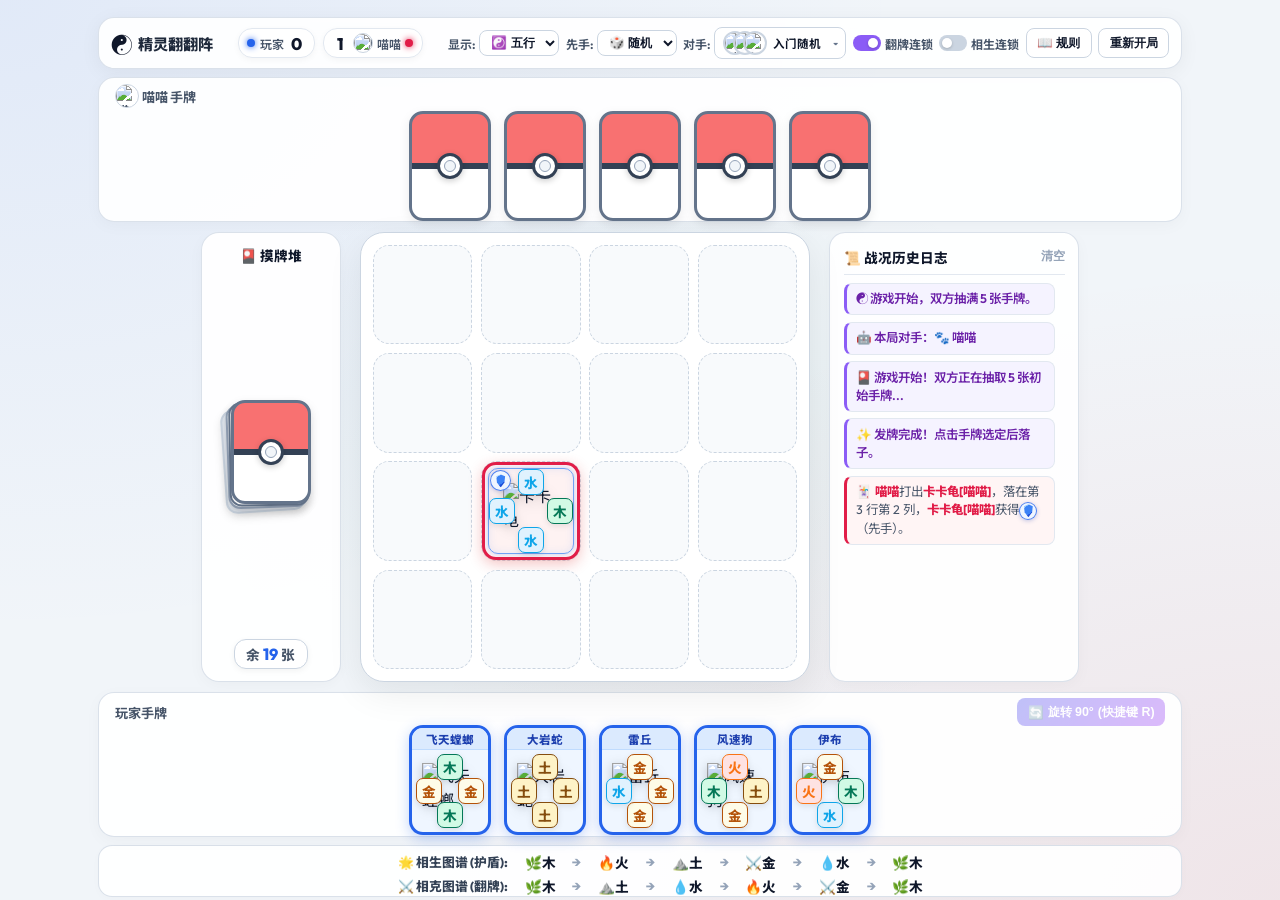
==== commit ef902fdb: "fix: center Misty avatar on face" ====
--- a/index.html
+++ b/index.html
@@ -9,7 +9,7 @@
     <title>精灵翻翻阵</title>
     <script>
         (() => {
-            const pageVersion = '20260730-3';
+            const pageVersion = '20260730-4';
             const url = new URL(window.location.href);
             if (url.searchParams.get('v') !== pageVersion) {
                 url.searchParams.set('v', pageVersion);
@@ -18,7 +18,7 @@
         })();
     </script>
     <!-- 使用版本化文件名，兼容简单静态服务器并绕过手机浏览器缓存 -->
-    <link rel="stylesheet" href="index.logs-v7.css?v=20260730-3">
+    <link rel="stylesheet" href="index.logs-v7.css?v=20260730-4">
     <link rel="preconnect" href="https://fonts.googleapis.com">
     <link rel="preconnect" href="https://fonts.gstatic.com" crossorigin>
     <link href="https://fonts.googleapis.com/css2?family=Outfit:wght@400;600;800&family=Noto+Sans+SC:wght@400;700&display=swap" rel="stylesheet">
@@ -378,6 +378,6 @@
         </div>
     </div>
 
-    <script src="game.logs-v7.js?v=20260730-3"></script>
+    <script src="game.logs-v7.js?v=20260730-4"></script>
 </body>
 </html>
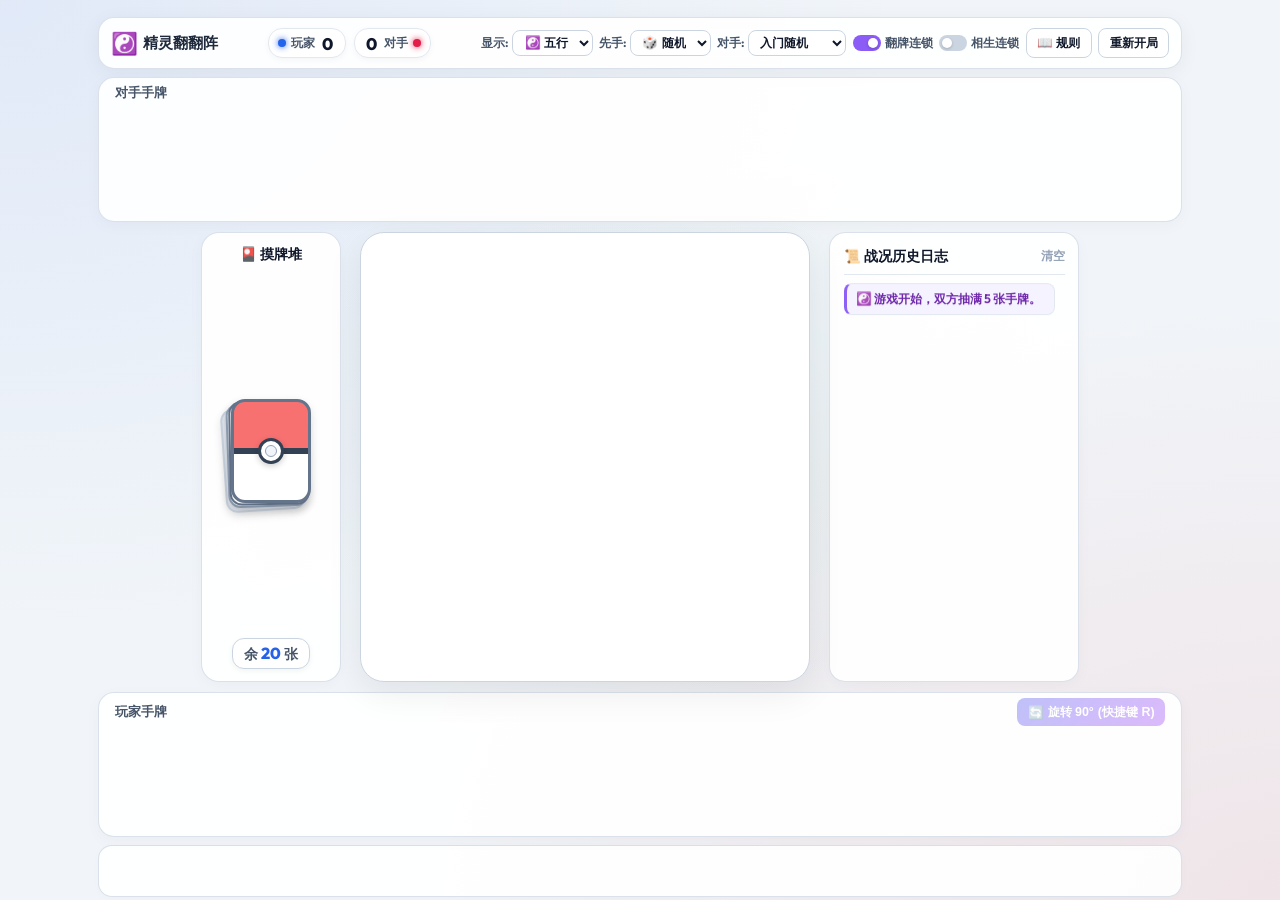
==== commit 591ff395: "fix: add permanent cache-safe game entry" ====
--- a/index.html
+++ b/index.html
@@ -9,16 +9,18 @@
     <title>精灵翻翻阵</title>
     <script>
         (() => {
-            const pageVersion = '20260730-4';
             const url = new URL(window.location.href);
-            if (url.searchParams.get('v') !== pageVersion) {
-                url.searchParams.set('v', pageVersion);
-                window.location.replace(url.toString());
+            const requestedVersion = url.searchParams.get('v');
+            if (!requestedVersion) {
+                window.location.replace('play.html');
+                return;
             }
+            window.FLIPCARD_VERSION = requestedVersion;
+            document.write(
+                `<link rel="stylesheet" href="index.logs-v7.css?v=${encodeURIComponent(requestedVersion)}">`
+            );
         })();
     </script>
-    <!-- 使用版本化文件名，兼容简单静态服务器并绕过手机浏览器缓存 -->
-    <link rel="stylesheet" href="index.logs-v7.css?v=20260730-4">
     <link rel="preconnect" href="https://fonts.googleapis.com">
     <link rel="preconnect" href="https://fonts.gstatic.com" crossorigin>
     <link href="https://fonts.googleapis.com/css2?family=Outfit:wght@400;600;800&family=Noto+Sans+SC:wght@400;700&display=swap" rel="stylesheet">
@@ -378,6 +380,10 @@
         </div>
     </div>
 
-    <script src="game.logs-v7.js?v=20260730-4"></script>
+    <script>
+        const gameScript = document.createElement('script');
+        gameScript.src = `game.logs-v7.js?v=${encodeURIComponent(window.FLIPCARD_VERSION || Date.now())}`;
+        document.body.appendChild(gameScript);
+    </script>
 </body>
 </html>
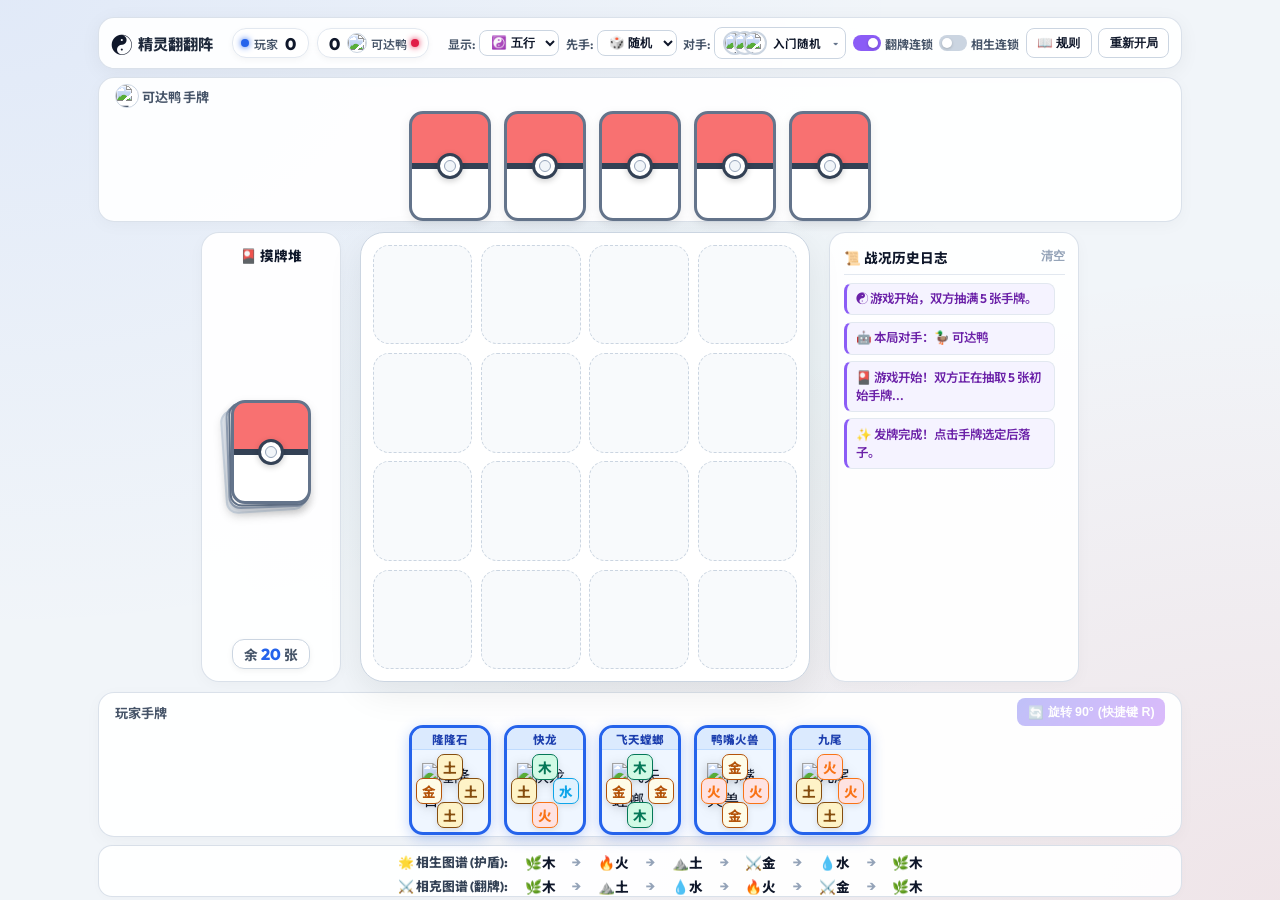
==== commit 9b804b9b: "Revert "fix: add permanent cache-safe game entry" This reverts commit 591ff3955b114aaccca55d37e876d7" ====
--- a/index.html
+++ b/index.html
@@ -9,18 +9,16 @@
     <title>精灵翻翻阵</title>
     <script>
         (() => {
+            const pageVersion = '20260730-4';
             const url = new URL(window.location.href);
-            const requestedVersion = url.searchParams.get('v');
-            if (!requestedVersion) {
-                window.location.replace('play.html');
-                return;
+            if (url.searchParams.get('v') !== pageVersion) {
+                url.searchParams.set('v', pageVersion);
+                window.location.replace(url.toString());
             }
-            window.FLIPCARD_VERSION = requestedVersion;
-            document.write(
-                `<link rel="stylesheet" href="index.logs-v7.css?v=${encodeURIComponent(requestedVersion)}">`
-            );
         })();
     </script>
+    <!-- 使用版本化文件名，兼容简单静态服务器并绕过手机浏览器缓存 -->
+    <link rel="stylesheet" href="index.logs-v7.css?v=20260730-4">
     <link rel="preconnect" href="https://fonts.googleapis.com">
     <link rel="preconnect" href="https://fonts.gstatic.com" crossorigin>
     <link href="https://fonts.googleapis.com/css2?family=Outfit:wght@400;600;800&family=Noto+Sans+SC:wght@400;700&display=swap" rel="stylesheet">
@@ -380,10 +378,6 @@
         </div>
     </div>
 
-    <script>
-        const gameScript = document.createElement('script');
-        gameScript.src = `game.logs-v7.js?v=${encodeURIComponent(window.FLIPCARD_VERSION || Date.now())}`;
-        document.body.appendChild(gameScript);
-    </script>
+    <script src="game.logs-v7.js?v=20260730-4"></script>
 </body>
 </html>
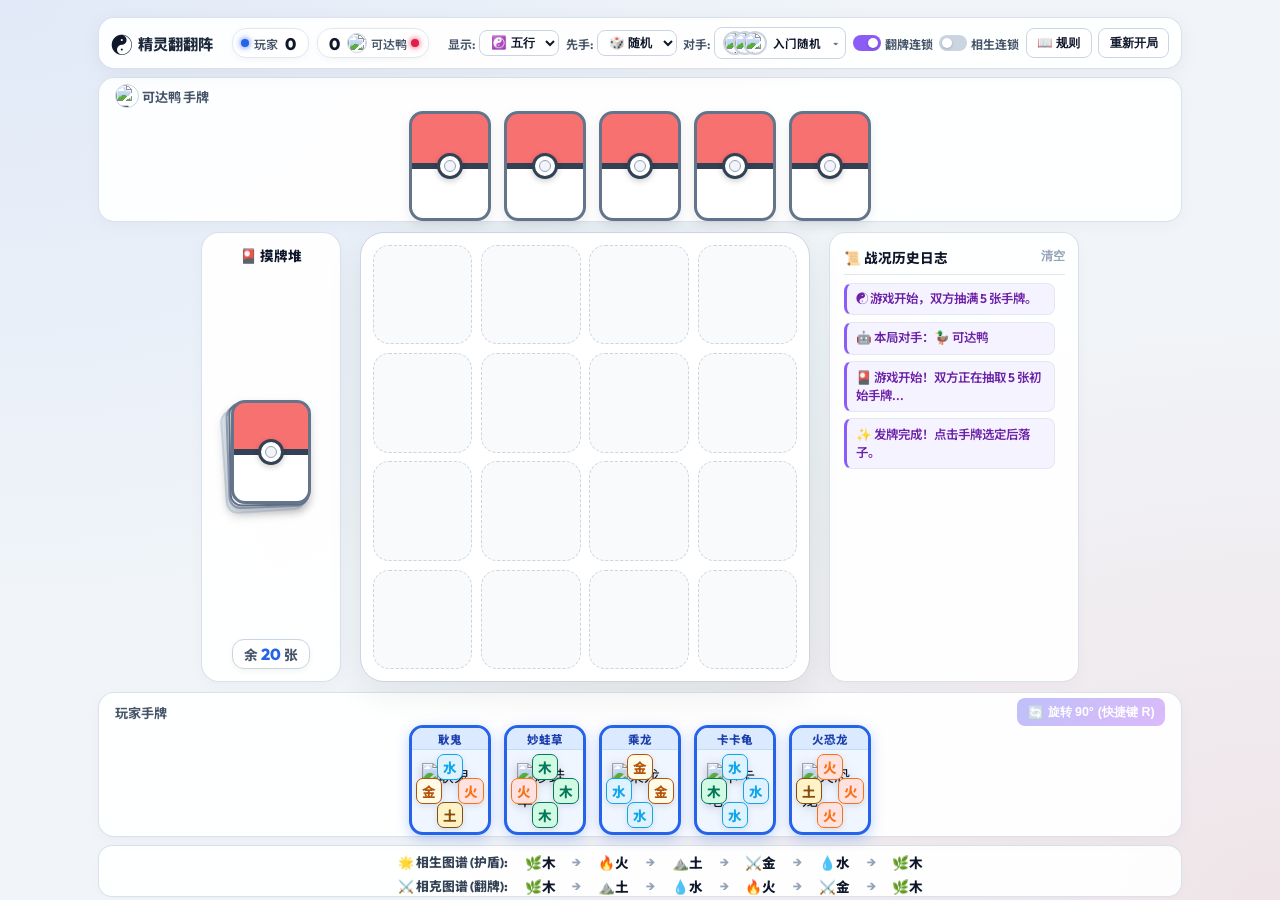
==== commit 8f47c926: "fix: raise opponent picker above game board" ====
--- a/index.html
+++ b/index.html
@@ -9,7 +9,7 @@
     <title>精灵翻翻阵</title>
     <script>
         (() => {
-            const pageVersion = '20260730-4';
+            const pageVersion = '20260730-5';
             const url = new URL(window.location.href);
             if (url.searchParams.get('v') !== pageVersion) {
                 url.searchParams.set('v', pageVersion);
@@ -18,7 +18,7 @@
         })();
     </script>
     <!-- 使用版本化文件名，兼容简单静态服务器并绕过手机浏览器缓存 -->
-    <link rel="stylesheet" href="index.logs-v7.css?v=20260730-4">
+    <link rel="stylesheet" href="index.logs-v7.css?v=20260730-5">
     <link rel="preconnect" href="https://fonts.googleapis.com">
     <link rel="preconnect" href="https://fonts.gstatic.com" crossorigin>
     <link href="https://fonts.googleapis.com/css2?family=Outfit:wght@400;600;800&family=Noto+Sans+SC:wght@400;700&display=swap" rel="stylesheet">
@@ -378,6 +378,6 @@
         </div>
     </div>
 
-    <script src="game.logs-v7.js?v=20260730-4"></script>
+    <script src="game.logs-v7.js?v=20260730-5"></script>
 </body>
 </html>
--- a/index.logs-v7.css
+++ b/index.logs-v7.css
@@ -105,6 +105,9 @@
 
 /* 🔒 桌面端顶栏 Flex 布局 */
 .game-header {
+    position: relative;
+    z-index: 200;
+    overflow: visible;
     height: 52px;
     min-height: 52px;
     flex: 0 0 52px;
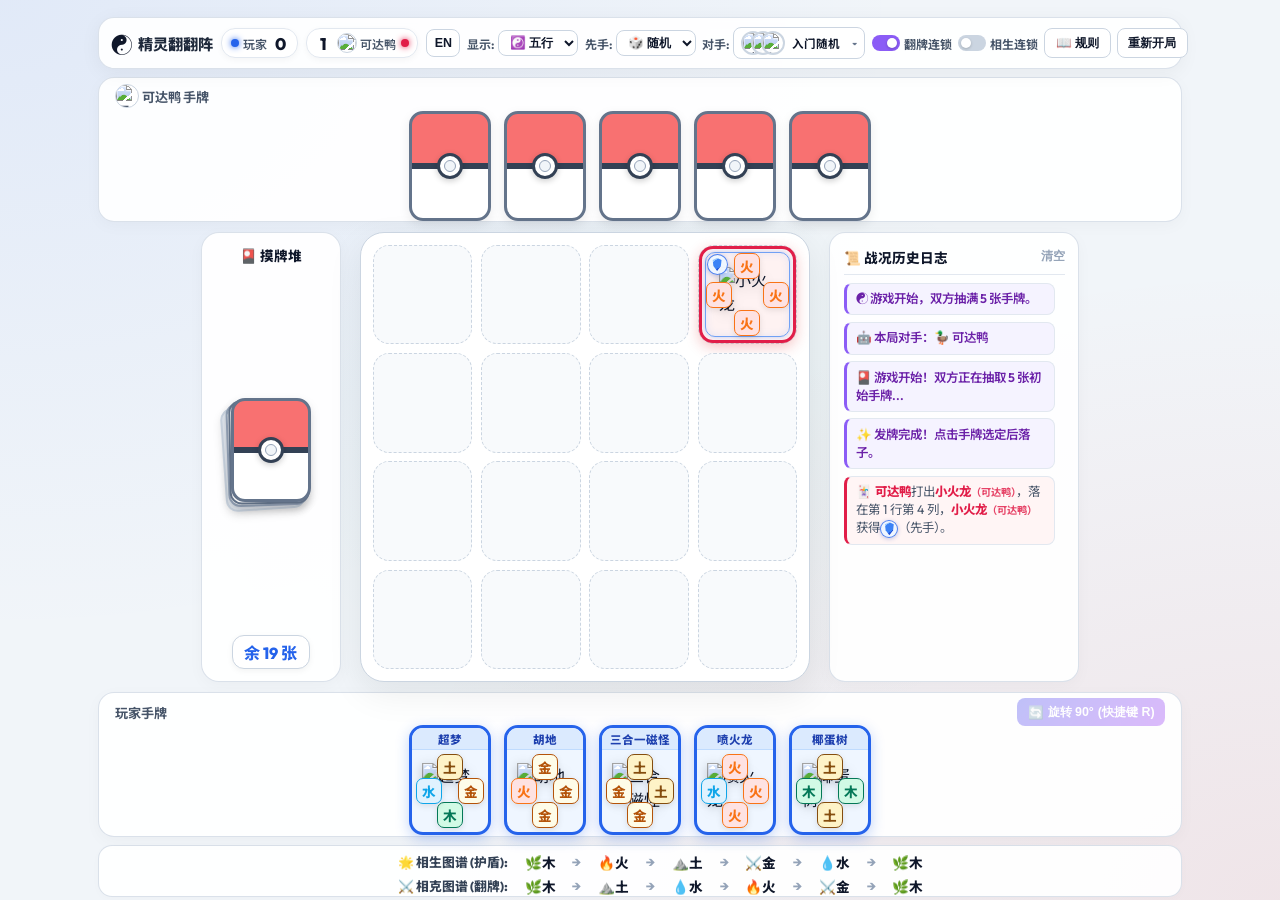
==== commit 04277b90: "feat: add bilingual Chinese and English UI" ====
--- a/index.html
+++ b/index.html
@@ -9,7 +9,7 @@
     <title>精灵翻翻阵</title>
     <script>
         (() => {
-            const pageVersion = '20260730-5';
+            const pageVersion = '20260730-6';
             const url = new URL(window.location.href);
             if (url.searchParams.get('v') !== pageVersion) {
                 url.searchParams.set('v', pageVersion);
@@ -18,7 +18,7 @@
         })();
     </script>
     <!-- 使用版本化文件名，兼容简单静态服务器并绕过手机浏览器缓存 -->
-    <link rel="stylesheet" href="index.logs-v7.css?v=20260730-5">
+    <link rel="stylesheet" href="index.i18n-v8.css?v=20260730-6">
     <link rel="preconnect" href="https://fonts.googleapis.com">
     <link rel="preconnect" href="https://fonts.gstatic.com" crossorigin>
     <link href="https://fonts.googleapis.com/css2?family=Outfit:wght@400;600;800&family=Noto+Sans+SC:wght@400;700&display=swap" rel="stylesheet">
@@ -32,13 +32,13 @@
         <header class="game-header">
             <div class="logo">
                 <span class="logo-icon">☯️</span>
-                <h1>精灵翻翻阵</h1>
+                <h1 data-i18n="gameTitle">精灵翻翻阵</h1>
             </div>
             
             <div class="status-bar">
                 <div class="player-score p1-score">
                     <span class="player-dot p1-dot"></span>
-                    <span class="player-name">玩家</span>
+                    <span class="player-name" data-i18n="player">玩家</span>
                     <span id="p1-card-count" class="score-num">0</span>
                 </div>
                 
@@ -50,27 +50,28 @@
             </div>
 
             <div class="header-actions">
+                <button id="btn-language-toggle" class="btn btn-secondary language-toggle" type="button" aria-label="Switch to English">EN</button>
                 <!-- 桌面版平铺选项 / 手机版收纳到 ⚙️ 设置 -->
                 <div class="desktop-header-controls">
                     <div class="header-select-group">
-                        <span class="select-label">显示:</span>
+                        <span class="select-label" data-i18n="displayLabel">显示:</span>
                         <select id="select-element-mode" class="custom-select">
-                            <option value="wuxing">☯️ 五行</option>
-                            <option value="number">🔢 数字</option>
+                            <option value="wuxing" data-i18n="modeFiveElements">☯️ 五行</option>
+                            <option value="number" data-i18n="modeNumbers">🔢 数字</option>
                         </select>
                     </div>
 
                     <div class="header-select-group">
-                        <span class="select-label">先手:</span>
+                        <span class="select-label" data-i18n="firstPlayerLabel">先手:</span>
                         <select id="select-first-player" class="custom-select">
-                            <option value="1">玩家</option>
-                            <option value="2">对手</option>
-                            <option value="random" selected>🎲 随机</option>
+                            <option value="1" data-i18n="player">玩家</option>
+                            <option value="2" data-i18n="opponent">对手</option>
+                            <option value="random" selected data-i18n="random">🎲 随机</option>
                         </select>
                     </div>
 
                     <div class="header-select-group">
-                        <span class="select-label">对手:</span>
+                        <span class="select-label" data-i18n="opponentLabel">对手:</span>
                         <select id="select-ai-style" class="custom-select">
                             <optgroup label="入门对手">
                                 <option value="random">入门随机</option>
@@ -90,21 +91,21 @@
                     <label class="toggle-switch">
                         <input type="checkbox" id="toggle-combo" checked>
                         <span class="slider"></span>
-                        <span class="toggle-label">翻牌连锁</span>
+                        <span class="toggle-label" data-i18n="flipChain">翻牌连锁</span>
                     </label>
 
                     <label class="toggle-switch" title="挑战规则：连锁翻转的牌也能触发相生护盾">
                         <input type="checkbox" id="toggle-generation-combo">
                         <span class="slider"></span>
-                        <span class="toggle-label">相生连锁</span>
+                        <span class="toggle-label" data-i18n="generateChain">相生连锁</span>
                     </label>
 
-                    <button id="btn-open-rules" class="btn btn-secondary">📖 规则</button>
-                    <button id="btn-restart" class="btn btn-secondary">重新开局</button>
+                    <button id="btn-open-rules" class="btn btn-secondary" data-i18n="rulesButton">📖 规则</button>
+                    <button id="btn-restart" class="btn btn-secondary" data-i18n="restartButton">重新开局</button>
                 </div>
 
                 <!-- 📱 手机端单一 ⚙️ 设置按钮 (点击展开所有功能) -->
-                <button id="btn-open-mobile-settings" class="btn btn-primary mobile-settings-btn">
+                <button id="btn-open-mobile-settings" class="btn btn-primary mobile-settings-btn" data-i18n="settingsButton">
                     ⚙️ 设置
                 </button>
             </div>
@@ -115,9 +116,9 @@
             <!-- AI 手牌区 -->
             <section class="hand-section ai-hand-section">
                 <div class="section-title ai-hand-header">
-                    <span id="ai-hand-title">对手手牌</span>
+                    <span id="ai-hand-title" data-i18n="opponentHand">对手手牌</span>
                     <span id="mobile-deck-count" class="mobile-deck-count" aria-label="抽牌堆剩余20张">
-                        🎴<span class="mobile-deck-label">抽牌堆</span><span id="mobile-deck-remaining">20</span>
+                        🎴<span class="mobile-deck-label" data-i18n="deck">抽牌堆</span><span id="mobile-deck-remaining">20</span>
                     </span>
                 </div>
                 <div class="hand-container" id="ai-hand">
@@ -130,7 +131,7 @@
             <div class="center-content-wrapper">
                 <!-- 🎴 桌面3D摸牌堆；手机端只在对手手牌标题显示剩余数量 -->
                 <aside class="deck-pile-section">
-                    <div class="deck-pile-title">🎴 摸牌堆</div>
+                    <div class="deck-pile-title" data-i18n="drawPile">🎴 摸牌堆</div>
                     <div class="deck-3d-stack" id="deck-stack">
                         <div class="deck-card-layer layer-3"></div>
                         <div class="deck-card-layer layer-2"></div>
@@ -141,7 +142,7 @@
                             </div>
                         </div>
                     </div>
-                    <div class="deck-count-badge">余 <span id="deck-remaining">20</span> 张</div>
+                    <div class="deck-count-badge"><span data-i18n="remainingPrefix">余</span> <span id="deck-remaining">20</span> <span data-i18n="cardsSuffix">张</span></div>
                 </aside>
 
                 <button id="mobile-latest-log" class="mobile-latest-log" type="button" aria-label="打开完整战况日志">
@@ -164,8 +165,8 @@
                 <!-- 📜 战况历史日志面板 (仅桌面端侧边显示) -->
                 <aside class="combat-log-section desktop-only-log">
                     <div class="log-header">
-                        <span class="log-title">📜 战况历史日志</span>
-                        <button id="btn-clear-log" class="btn-text">清空</button>
+                        <span class="log-title" data-i18n="battleLogTitle">📜 战况历史日志</span>
+                        <button id="btn-clear-log" class="btn-text" data-i18n="clear">清空</button>
                     </div>
                     <div class="log-list-container" id="log-list">
                         <div class="log-entry log-system">☯️ 游戏开始，双方抽满 5 张手牌。</div>
@@ -176,11 +177,11 @@
             <!-- 玩家手牌与旋转控制区 -->
             <section class="hand-section player-hand-section">
                 <div class="hand-controls">
-                    <span class="section-title">玩家手牌</span>
+                    <span class="section-title" data-i18n="playerHand">玩家手牌</span>
                     <div class="rotate-control-group">
-                        <span id="mobile-rotate-hint" class="mobile-rotate-hint">点牌选择</span>
+                        <span id="mobile-rotate-hint" class="mobile-rotate-hint" data-i18n="tapCard">点牌选择</span>
                         <button id="btn-rotate" class="btn btn-action" disabled>
-                            <span class="icon">🔄</span> <span class="rotate-text-main">旋转 90°</span><span class="desktop-only-key"> (快捷键 R)</span>
+                            <span class="icon">🔄</span> <span class="rotate-text-main" data-i18n="rotate90">旋转 90°</span><span class="desktop-only-key" data-i18n="shortcutR"> (快捷键 R)</span>
                         </button>
                     </div>
                 </div>
@@ -200,42 +201,42 @@
         <div id="mobile-settings-modal" class="modal-overlay hidden">
             <div class="modal-card mobile-settings-card">
                 <div class="rulebook-header">
-                    <h2>⚙️ 游戏设置与工具</h2>
+                    <h2 data-i18n="settingsTitle">⚙️ 游戏设置与工具</h2>
                     <button id="btn-close-mobile-settings" class="btn-close">&times;</button>
                 </div>
 
                 <div class="settings-body">
                     <div class="settings-item">
-                        <button id="btn-modal-open-rules" class="btn btn-secondary btn-full">
+                        <button id="btn-modal-open-rules" class="btn btn-secondary btn-full" data-i18n="rulesExplanation">
                             📖 玩法规则说明
                         </button>
                     </div>
 
                     <div class="settings-item">
-                        <button id="btn-modal-open-log" class="btn btn-secondary btn-full">
+                        <button id="btn-modal-open-log" class="btn btn-secondary btn-full" data-i18n="battleLogTitle">
                             📜 战况历史日志
                         </button>
                     </div>
 
                     <div class="settings-item-row">
-                        <span class="setting-label">显示模式:</span>
+                        <span class="setting-label" data-i18n="displayModeLabel">显示模式:</span>
                         <select id="select-element-mode-mobile" class="custom-select select-mobile-full">
-                            <option value="wuxing">☯️ 五行 (木火土金水)</option>
-                            <option value="number">🔢 数字 (5克4克3克2克1)</option>
-                        </select>
-                    </div>
-
-                    <div class="settings-item-row">
-                        <span class="setting-label">先后手:</span>
+                            <option value="wuxing" data-i18n="modeFiveElementsLong">☯️ 五行 (木火土金水)</option>
+                            <option value="number" data-i18n="modeNumbersLong">🔢 数字 (5克4克3克2克1)</option>
+                        </select>
+                    </div>
+
+                    <div class="settings-item-row">
+                        <span class="setting-label" data-i18n="turnOrderLabel">先后手:</span>
                         <select id="select-first-player-mobile" class="custom-select select-mobile-full">
-                            <option value="1">玩家先手 (蓝)</option>
-                            <option value="2">对手先手 (红)</option>
-                            <option value="random" selected>🎲 随机先手</option>
-                        </select>
-                    </div>
-
-                    <div class="settings-item-row">
-                        <span class="setting-label">选择对手:</span>
+                            <option value="1" data-i18n="playerFirst">玩家先手 (蓝)</option>
+                            <option value="2" data-i18n="opponentFirst">对手先手 (红)</option>
+                            <option value="random" selected data-i18n="randomFirst">🎲 随机先手</option>
+                        </select>
+                    </div>
+
+                    <div class="settings-item-row">
+                        <span class="setting-label" data-i18n="chooseOpponent">选择对手:</span>
                         <select id="select-ai-style-mobile" class="custom-select select-mobile-full">
                             <optgroup label="入门对手">
                                 <option value="random">入门随机</option>
@@ -253,32 +254,32 @@
                     </div>
 
                     <div class="settings-item-row">
-                        <span class="setting-label">连锁翻牌:</span>
+                        <span class="setting-label" data-i18n="flipChainLabel">连锁翻牌:</span>
                         <label class="toggle-switch">
                             <input type="checkbox" id="toggle-combo-mobile" checked>
                             <span class="slider"></span>
-                            <span class="toggle-label">开启连锁</span>
+                            <span class="toggle-label" data-i18n="enableChain">开启连锁</span>
                         </label>
                     </div>
 
                     <div class="settings-item-row">
-                        <span class="setting-label">相生连锁:</span>
+                        <span class="setting-label" data-i18n="generateChainLabel">相生连锁:</span>
                         <label class="toggle-switch">
                             <input type="checkbox" id="toggle-generation-combo-mobile">
                             <span class="slider"></span>
-                            <span class="toggle-label">挑战自我</span>
+                            <span class="toggle-label" data-i18n="challengeYourself">挑战自我</span>
                         </label>
                     </div>
 
                     <div class="settings-item" style="margin-top:0.5rem">
-                        <button id="btn-modal-restart" class="btn btn-action btn-full">
+                        <button id="btn-modal-restart" class="btn btn-action btn-full" data-i18n="restartGame">
                             🔄 重新开始游戏
                         </button>
                     </div>
                 </div>
 
                 <div class="rulebook-footer">
-                    <button id="btn-close-mobile-settings-confirm" class="btn btn-primary btn-full">完成</button>
+                    <button id="btn-close-mobile-settings-confirm" class="btn btn-primary btn-full" data-i18n="done">完成</button>
                 </div>
             </div>
         </div>
@@ -287,15 +288,15 @@
         <div id="mobile-log-modal" class="modal-overlay hidden">
             <div class="modal-card rulebook-card">
                 <div class="rulebook-header">
-                    <h2>📜 战况历史日志</h2>
+                    <h2 data-i18n="battleLogTitle">📜 战况历史日志</h2>
                     <button id="btn-close-log-modal" class="btn-close">&times;</button>
                 </div>
                 <div class="rulebook-body" id="mobile-log-list-container">
                     <!-- JS 自动同步战况日志 -->
                 </div>
                 <div class="rulebook-footer">
-                    <button id="btn-clear-log-mobile" class="btn btn-secondary">清空日志</button>
-                    <button id="btn-close-log-modal-confirm" class="btn btn-primary">关闭</button>
+                    <button id="btn-clear-log-mobile" class="btn btn-secondary" data-i18n="clearLog">清空日志</button>
+                    <button id="btn-close-log-modal-confirm" class="btn btn-primary" data-i18n="close">关闭</button>
                 </div>
             </div>
         </div>
@@ -304,11 +305,11 @@
         <div id="rulebook-modal" class="modal-overlay hidden">
             <div class="modal-card rulebook-card">
                 <div class="rulebook-header">
-                    <h2>📖 精灵翻翻阵 - 规则说明</h2>
+                    <h2 id="rulebook-title">📖 精灵翻翻阵 - 规则说明</h2>
                     <button id="btn-close-rules" class="btn-close">&times;</button>
                 </div>
 
-                <div class="rulebook-body">
+                <div class="rulebook-body" id="rulebook-body">
                     <div class="rule-section">
                         <h3>🏆 1. 胜负判定</h3>
                         <p>4×4 棋盘（共 16 格）。盘满或双方无牌可出时，<b>控制卡牌数量多者获胜</b>。</p>
@@ -363,7 +364,7 @@
                 </div>
 
                 <div class="rulebook-footer">
-                    <button id="btn-understood" class="btn btn-primary">确定</button>
+                    <button id="btn-understood" class="btn btn-primary" data-i18n="confirm">确定</button>
                 </div>
             </div>
         </div>
@@ -371,13 +372,13 @@
         <!-- 结算弹窗 -->
         <div id="game-modal" class="modal-overlay hidden">
             <div class="modal-card">
-                <h2 id="modal-title">游戏结束</h2>
+                <h2 id="modal-title" data-i18n="gameOver">游戏结束</h2>
                 <div id="modal-body" class="modal-content"></div>
-                <button id="modal-btn-restart" class="btn btn-primary">再玩一局</button>
+                <button id="modal-btn-restart" class="btn btn-primary" data-i18n="playAgain">再玩一局</button>
             </div>
         </div>
     </div>
 
-    <script src="game.logs-v7.js?v=20260730-5"></script>
+    <script src="game.i18n-v8.js?v=20260730-6"></script>
 </body>
 </html>
--- a/index.i18n-v8.css
+++ b/index.i18n-v8.css
@@ -0,0 +1,1567 @@
+/* Bilingual Chinese/English responsive styles (cache-safe v8) */
+:root {
+    --bg-light: #f8fafc;
+    --bg-card: #ffffff;
+    --bg-glass: rgba(255, 255, 255, 0.92);
+    --border-glass: rgba(203, 213, 225, 0.7);
+    --text-primary: #0f172a;
+    --text-secondary: #475569;
+    
+    /* 阵营色 */
+    --p1-blue: #2563eb;
+    --p1-light: #eff6ff;
+    --p1-glow: rgba(37, 99, 235, 0.28);
+    
+    --p2-red: #e11d48;
+    --p2-light: #fef2f2;
+    --p2-glow: rgba(220, 38, 38, 0.28);
+    
+    /* 五行元素主题色 */
+    --elem-metal: #b45309;
+    --elem-wood: #047857;
+    --elem-water: #0ea5e9;
+    --elem-fire: #f97316;
+    --elem-earth: #854d0e;
+
+    --font-main: 'Outfit', 'Noto Sans SC', sans-serif;
+}
+
+* {
+    box-sizing: border-box;
+    margin: 0;
+    padding: 0;
+    user-select: none;
+    -webkit-tap-highlight-color: transparent;
+}
+
+html, body {
+    width: 100vw;
+    height: 100vh;
+    overflow: hidden;
+}
+
+body {
+    background-color: #f1f5f9;
+    background-image: 
+        radial-gradient(at 0% 0%, rgba(37, 99, 235, 0.08) 0px, transparent 50%),
+        radial-gradient(at 100% 100%, rgba(220, 38, 38, 0.08) 0px, transparent 50%),
+        radial-gradient(at 50% 50%, rgba(4, 120, 87, 0.05) 0px, transparent 50%);
+    color: var(--text-primary);
+    font-family: var(--font-main);
+    display: flex;
+    justify-content: center;
+    align-items: center;
+}
+
+/* 🌟 独立动画贴图图层 (#animation-overlay) */
+.animation-overlay {
+    position: fixed;
+    top: 0;
+    left: 0;
+    width: 100vw;
+    height: 100vh;
+    pointer-events: none;
+    z-index: 999;
+    overflow: hidden;
+}
+
+/* 🛡️ 护盾相生飞跃蓝光粒子 */
+.shield-beam-particle {
+    position: absolute;
+    width: 42px;
+    height: 42px;
+    border-radius: 50%;
+    background: radial-gradient(circle, #eff6ff 0%, #60a5fa 68%, #2563eb 100%);
+    box-shadow: 0 0 24px rgba(59, 130, 246, 0.85), 0 0 10px rgba(219, 234, 254, 0.95);
+    display: flex;
+    justify-content: center;
+    align-items: center;
+    z-index: 1000;
+    pointer-events: none;
+    will-change: left, top, transform, opacity;
+    transition: all 0.45s cubic-bezier(0.34, 1.56, 0.64, 1);
+}
+.shield-beam-particle::before {
+    content: "";
+    width: 21px;
+    height: 24px;
+    background: linear-gradient(145deg, #dbeafe 0 18%, #3b82f6 20% 68%, #1d4ed8 70% 100%);
+    clip-path: polygon(50% 0, 90% 15%, 84% 62%, 50% 100%, 16% 62%, 10% 15%);
+    filter: drop-shadow(0 1px 2px rgba(30, 64, 175, 0.45));
+}
+
+/* 💻 桌面端 App 框架（坚固不崩溃） */
+.app-container {
+    width: 1100px;
+    max-width: 98vw;
+    height: 940px;
+    max-height: 98vh;
+    display: flex;
+    flex-direction: column;
+    padding: 0.5rem;
+    gap: 0.5rem;
+    justify-content: space-between;
+}
+
+/* 🔒 桌面端顶栏 Flex 布局 */
+.game-header {
+    position: relative;
+    z-index: 200;
+    overflow: visible;
+    height: 52px;
+    min-height: 52px;
+    flex: 0 0 52px;
+    width: 100%;
+    background: var(--bg-glass);
+    backdrop-filter: blur(12px);
+    border: 1px solid var(--border-glass);
+    border-radius: 16px;
+    padding: 0 0.75rem;
+    display: flex;
+    justify-content: space-between;
+    align-items: center;
+    box-shadow: 0 4px 20px rgba(0, 0, 0, 0.05);
+    gap: 0.5rem;
+}
+
+.logo { display: flex; align-items: center; gap: 0.3rem; flex: 0 0 auto; }
+.logo-icon { font-size: 1.35rem; }
+.logo h1 { font-size: 0.95rem; font-weight: 800; color: #1e293b; white-space: nowrap; }
+
+.status-bar { display: flex; align-items: center; gap: 0.5rem; flex: 0 0 auto; }
+
+.player-score {
+    display: flex;
+    align-items: center;
+    gap: 0.3rem;
+    background: #ffffff;
+    padding: 0.2rem 0.55rem;
+    border-radius: 14px;
+    border: 1px solid #e2e8f0;
+    box-shadow: 0 2px 6px rgba(0, 0, 0, 0.04);
+}
+
+.player-dot { width: 8px; height: 8px; border-radius: 50%; }
+.p1-dot { background: var(--p1-blue); box-shadow: 0 0 6px var(--p1-blue); }
+.p2-dot { background: var(--p2-red); box-shadow: 0 0 6px var(--p2-red); }
+
+.player-name { font-size: 0.75rem; color: var(--text-secondary); font-weight: 600; white-space: nowrap; }
+.player-name#ai-style-label,
+#ai-hand-title {
+    display: inline-flex;
+    align-items: center;
+    gap: 0.2rem;
+}
+.ai-avatar {
+    width: 24px;
+    height: 24px;
+    border-radius: 50%;
+    background: rgba(255, 255, 255, 0.88);
+    border: 1px solid #cbd5e1;
+    flex: 0 0 auto;
+    position: relative;
+    display: inline-block;
+    overflow: hidden;
+    vertical-align: middle;
+}
+.ai-avatar > img {
+    display: block;
+    width: 100%;
+    height: 100%;
+    object-fit: contain;
+    image-rendering: pixelated;
+}
+.ai-avatar.ai-avatar--trainer {
+    background: #44acb7;
+}
+.ai-avatar.ai-avatar--trainer > img {
+    position: absolute;
+    left: 50%;
+    top: 50%;
+    width: 400px;
+    height: 225px;
+    max-width: none;
+    object-fit: fill;
+    image-rendering: auto;
+    transform-origin: 0 0;
+    transform:
+        scale(var(--avatar-scale))
+        translate(var(--avatar-x), var(--avatar-y));
+}
+#ai-style-label .ai-avatar {
+    width: 20px;
+    height: 20px;
+}
+.score-num { font-size: 1.05rem; font-weight: 800; color: var(--text-primary); min-width: 16px; text-align: center; }
+
+.header-actions { display: flex; align-items: center; gap: 0.4rem; flex: 0 0 auto; }
+.desktop-header-controls { display: flex; align-items: center; gap: 0.4rem; }
+
+.header-select-group { display: flex; align-items: center; gap: 0.25rem; }
+
+.ai-native-select-enhanced {
+    display: none !important;
+}
+
+.ai-picker {
+    position: relative;
+    min-width: 132px;
+}
+
+.ai-picker-trigger {
+    width: 100%;
+    min-height: 30px;
+    padding: 0.2rem 0.45rem;
+    border: 1px solid #cbd5e1;
+    border-radius: 8px;
+    background: #ffffff;
+    color: var(--text-primary);
+    font-family: var(--font-main);
+    font-size: 0.72rem;
+    font-weight: 700;
+    cursor: pointer;
+}
+
+.ai-picker-trigger-content,
+.ai-picker-option {
+    display: flex;
+    align-items: center;
+    gap: 0.38rem;
+}
+
+.ai-picker-trigger-content::after {
+    content: "▾";
+    margin-left: auto;
+    color: #64748b;
+    font-size: 0.62rem;
+}
+
+.ai-picker-menu {
+    position: absolute;
+    top: calc(100% + 5px);
+    right: 0;
+    z-index: 120;
+    width: 196px;
+    max-height: min(380px, 70vh);
+    overflow-y: auto;
+    padding: 0.35rem;
+    border: 1px solid #cbd5e1;
+    border-radius: 12px;
+    background: rgba(255, 255, 255, 0.98);
+    box-shadow: 0 14px 32px rgba(15, 23, 42, 0.2);
+}
+
+.ai-picker-menu.hidden {
+    display: none;
+}
+
+.ai-picker-group + .ai-picker-group {
+    margin-top: 0.3rem;
+    padding-top: 0.3rem;
+    border-top: 1px solid #e2e8f0;
+}
+
+.ai-picker-group-label {
+    padding: 0.18rem 0.35rem 0.25rem;
+    color: #64748b;
+    font-size: 0.64rem;
+    font-weight: 800;
+}
+
+.ai-picker-option {
+    width: 100%;
+    min-height: 34px;
+    padding: 0.25rem 0.35rem;
+    border: 0;
+    border-radius: 8px;
+    background: transparent;
+    color: var(--text-primary);
+    font-family: var(--font-main);
+    font-size: 0.74rem;
+    font-weight: 700;
+    text-align: left;
+    cursor: pointer;
+}
+
+.ai-picker-option:hover,
+.ai-picker-option.is-selected {
+    background: #eff6ff;
+    color: #1d4ed8;
+}
+
+.ai-picker-option .ai-avatar,
+.ai-picker-trigger .ai-avatar {
+    width: 26px;
+    height: 26px;
+}
+
+.ai-random-avatars {
+    display: inline-flex;
+    width: 44px;
+    flex: 0 0 44px;
+}
+
+.ai-random-avatars .ai-avatar {
+    width: 24px;
+    height: 24px;
+    margin-right: -14px;
+    border-width: 2px;
+}
+.select-label { font-size: 0.75rem; font-weight: 700; color: var(--text-secondary); white-space: nowrap; }
+.custom-select {
+    padding: 0.25rem 0.45rem;
+    border-radius: 8px;
+    border: 1px solid #cbd5e1;
+    background: #ffffff;
+    font-size: 0.78rem;
+    font-weight: 700;
+    color: var(--text-primary);
+    cursor: pointer;
+    outline: none;
+}
+
+.toggle-switch { display: flex; align-items: center; gap: 0.25rem; cursor: pointer; font-size: 0.75rem; font-weight: 700; color: var(--text-secondary); white-space: nowrap; }
+.toggle-switch input { display: none; }
+
+.slider {
+    width: 28px;
+    height: 16px;
+    background-color: #cbd5e1;
+    border-radius: 16px;
+    position: relative;
+    transition: background-color 0.3s;
+}
+
+.slider::before {
+    content: "";
+    position: absolute;
+    width: 10px;
+    height: 10px;
+    border-radius: 50%;
+    background-color: white;
+    top: 3px;
+    left: 3px;
+    transition: transform 0.3s;
+    box-shadow: 0 1px 3px rgba(0,0,0,0.2);
+}
+
+input:checked + .slider { background-color: #8b5cf6; }
+input:checked + .slider::before { transform: translateX(12px); }
+
+.btn {
+    padding: 0.35rem 0.65rem;
+    border-radius: 8px;
+    font-weight: 700;
+    font-size: 0.78rem;
+    border: none;
+    cursor: pointer;
+    transition: all 0.2s ease;
+    display: flex;
+    align-items: center;
+    gap: 0.25rem;
+    white-space: nowrap;
+}
+.btn:hover:not(:disabled) { transform: translateY(-1px); box-shadow: 0 3px 10px rgba(0, 0, 0, 0.1); }
+.btn:active:not(:disabled) { transform: translateY(0); }
+.btn:disabled { opacity: 0.4; cursor: not-allowed; }
+
+.btn-primary { background: var(--p1-blue); color: #fff; }
+.btn-secondary { background: #ffffff; color: var(--text-primary); border: 1px solid #cbd5e1; }
+.btn-action { background: linear-gradient(135deg, #6366f1, #a855f7); color: #fff; }
+.btn-full { width: 100%; justify-content: center; padding: 0.55rem 1rem; font-size: 0.88rem; }
+.language-toggle {
+    min-width: 34px;
+    justify-content: center;
+    padding-inline: 0.45rem;
+}
+
+.mobile-settings-btn { display: none; }
+.mobile-deck-count { display: none; }
+
+.game-layout {
+    height: 760px;
+    flex: 0 0 760px;
+    display: flex;
+    flex-direction: column;
+    justify-content: space-between;
+    gap: 0.5rem;
+    position: relative;
+}
+
+.center-content-wrapper {
+    height: 450px;
+    flex: 0 0 450px;
+    display: flex;
+    gap: 1.2rem;
+    align-items: center;
+    justify-content: center;
+}
+
+/* 🎴 3D 摸牌牌堆 */
+.deck-pile-section {
+    width: 140px;
+    height: 450px;
+    background: var(--bg-glass);
+    border: 1px solid var(--border-glass);
+    border-radius: 18px;
+    padding: 0.75rem 0.5rem;
+    display: flex;
+    flex-direction: column;
+    align-items: center;
+    justify-content: space-between;
+    box-shadow: 0 4px 16px rgba(0, 0, 0, 0.03);
+    flex: 0 0 140px;
+}
+
+.deck-pile-title { font-size: 0.85rem; font-weight: 800; color: var(--text-primary); }
+
+.deck-3d-stack {
+    position: relative;
+    width: 80px;
+    height: 104px;
+    display: flex;
+    justify-content: center;
+    align-items: center;
+    margin: 0.5rem 0;
+    perspective: 600px;
+}
+
+.deck-card-layer {
+    position: absolute;
+    width: 80px;
+    height: 104px;
+    border-radius: 12px;
+    background: #ffffff;
+    border: 2px solid #94a3b8;
+    box-shadow: 0 4px 10px rgba(0, 0, 0, 0.1);
+}
+
+.layer-3 { transform: translate(-8px, 8px) rotate(-4deg); background: #e2e8f0; border-color: #cbd5e1; }
+.layer-2 { transform: translate(-4px, 4px) rotate(-2deg); background: #f1f5f9; border-color: #94a3b8; }
+.layer-1 { transform: translate(-2px, 2px) rotate(-1deg); background: #ffffff; border-color: #64748b; }
+
+.deck-top-card {
+    width: 80px;
+    height: 104px;
+    position: absolute;
+    top: 0; left: 0;
+    cursor: pointer;
+    transition: transform 0.3s ease, box-shadow 0.3s ease;
+}
+
+.deck-top-card:hover {
+    transform: translateY(-5px) rotate(2deg) scale(1.04);
+    box-shadow: 0 8px 20px rgba(239, 68, 68, 0.3) !important;
+}
+
+.deck-count-badge {
+    font-size: 0.85rem;
+    font-weight: 800;
+    color: #475569;
+    background: #ffffff;
+    border: 1px solid #cbd5e1;
+    padding: 0.25rem 0.7rem;
+    border-radius: 12px;
+    box-shadow: 0 2px 6px rgba(0,0,0,0.05);
+}
+
+.deck-count-badge span { color: var(--p1-blue); font-size: 1rem; }
+
+/* 🚀 摸牌飞向手牌的动画 */
+.drawing-fly-card {
+    position: absolute;
+    z-index: 1000;
+    pointer-events: none;
+    will-change: left, top, transform, opacity;
+    transition: all 0.22s ease-out;
+}
+
+/* 4x4 棋盘区：桌面端标准正方形 */
+.board-section {
+    width: 450px;
+    height: 450px;
+    display: flex;
+    justify-content: center;
+    align-items: center;
+    flex: 0 0 450px;
+}
+
+.board-container {
+    position: relative;
+    width: 450px;
+    height: 450px;
+}
+
+.board-grid {
+    display: grid;
+    grid-template-columns: repeat(4, 1fr);
+    grid-template-rows: repeat(4, 1fr);
+    gap: 0.55rem;
+    width: 100%;
+    height: 100%;
+    background: #ffffff;
+    padding: 0.75rem;
+    border-radius: 24px;
+    border: 1px solid #cbd5e1;
+    box-shadow: 0 12px 36px rgba(0, 0, 0, 0.07);
+}
+
+/* 📜 战况历史日志面板 */
+.combat-log-section {
+    width: 250px;
+    height: 450px;
+    background: var(--bg-glass);
+    border: 1px solid var(--border-glass);
+    border-radius: 16px;
+    padding: 0.85rem;
+    display: flex;
+    flex-direction: column;
+    gap: 0.5rem;
+    box-shadow: 0 4px 16px rgba(0, 0, 0, 0.03);
+    flex: 0 0 250px;
+}
+
+.log-header {
+    display: flex;
+    justify-content: space-between;
+    align-items: center;
+    border-bottom: 1.5px solid #e2e8f0;
+    padding-bottom: 0.4rem;
+    height: 28px;
+    flex: 0 0 28px;
+}
+
+.log-title { font-size: 0.85rem; font-weight: 800; color: var(--text-primary); }
+
+.btn-text {
+    background: none;
+    border: none;
+    font-size: 0.75rem;
+    color: #94a3b8;
+    cursor: pointer;
+    font-weight: 600;
+}
+.btn-text:hover { color: #64748b; }
+
+.log-list-container {
+    flex: 1;
+    overflow-y: scroll;
+    scrollbar-gutter: stable;
+    display: flex;
+    flex-direction: column;
+    gap: 0.4rem;
+    padding-right: 0.2rem;
+}
+
+.log-list-container::-webkit-scrollbar { width: 6px; }
+.log-list-container::-webkit-scrollbar-track { background: rgba(241, 245, 249, 0.6); border-radius: 4px; }
+.log-list-container::-webkit-scrollbar-thumb { background: #cbd5e1; border-radius: 4px; }
+
+.log-entry {
+    font-size: 0.78rem;
+    line-height: 1.45;
+    padding: 0.4rem 0.6rem;
+    border-radius: 8px;
+    background: #ffffff;
+    border: 1px solid #e2e8f0;
+    color: var(--text-secondary);
+    animation: fadeInLog 0.3s ease;
+}
+
+@keyframes fadeInLog {
+    from { opacity: 0; transform: translateY(4px); }
+    to { opacity: 1; transform: translateY(0); }
+}
+
+.log-entry.log-p1 { border-left: 3px solid var(--p1-blue); background: #f0f7ff; }
+.log-entry.log-p2 { border-left: 3px solid var(--p2-red); background: #fff5f5; }
+.log-entry.log-system { border-left: 3px solid #8b5cf6; background: #f5f3ff; color: #6b21a8; font-weight: 600; }
+
+.log-name {
+    font-weight: 800;
+    white-space: nowrap;
+}
+.log-owner {
+    font-size: 0.82em;
+    font-weight: 700;
+    opacity: 0.82;
+}
+.log-name-p1 { color: #1d4ed8; }
+.log-name-p2 { color: #e11d48; }
+.log-element {
+    font-weight: 700;
+    white-space: nowrap;
+}
+.log-element-0 { color: var(--elem-wood); }
+.log-element-1 { color: var(--elem-fire); }
+.log-element-2 { color: var(--elem-earth); }
+.log-element-3 { color: var(--elem-metal); }
+.log-element-4 { color: var(--elem-water); }
+.shield-icon.log-shield-icon {
+    position: static;
+    display: inline-flex;
+    width: 18px;
+    height: 18px;
+    font-size: 0.72rem;
+    vertical-align: -0.25em;
+    z-index: auto;
+    pointer-events: auto;
+    animation: none;
+}
+
+.mobile-latest-log { display: none; }
+
+.combat-banner {
+    position: absolute;
+    top: -30px;
+    left: 50%;
+    transform: translateX(-50%);
+    background: linear-gradient(135deg, #8b5cf6, #2563eb);
+    color: #ffffff;
+    font-weight: 800;
+    font-size: 1rem;
+    padding: 0.5rem 1.4rem;
+    border-radius: 20px;
+    box-shadow: 0 8px 22px rgba(139, 92, 246, 0.4);
+    z-index: 25;
+    pointer-events: none;
+    transition: opacity 0.4s ease, transform 0.4s ease;
+    white-space: nowrap;
+}
+
+.combat-banner.hidden { opacity: 0; transform: translate(-50%, -12px); }
+
+.cell {
+    background: #f8fafc;
+    border: 1.5px dashed #cbd5e1;
+    border-radius: 16px;
+    display: flex;
+    justify-content: center;
+    align-items: center;
+    position: relative;
+    aspect-ratio: 1 / 1;
+    transition: background-color 0.2s ease, border-color 0.2s ease;
+}
+
+.cell.valid-target {
+    border: 2.5px solid #10b981;
+    background: #ecfdf5;
+    cursor: pointer;
+    animation: pulseTarget 1.5s infinite;
+}
+
+.cell.targeted-cell-active {
+    border: 3px solid #ec4899 !important;
+    background: #fce7f3 !important;
+    box-shadow: 0 0 18px rgba(236, 72, 153, 0.8) !important;
+    animation: targetedCellPulse 1.0s infinite ease-in-out;
+}
+
+@keyframes targetedCellPulse {
+    0%, 100% { transform: scale(1); }
+    50% { transform: scale(1.04); }
+}
+
+@keyframes pulseTarget {
+    0%, 100% { box-shadow: 0 0 4px rgba(16, 185, 129, 0.3); }
+    50% { box-shadow: 0 0 10px rgba(16, 185, 129, 0.5); }
+}
+
+.card.will-flip-preview {
+    animation: previewFlipPulse 1.2s infinite ease-in-out;
+    border-color: #ec4899 !important;
+    box-shadow: 0 0 16px rgba(236, 72, 153, 0.7) !important;
+}
+
+@keyframes previewFlipPulse {
+    0%, 100% { transform: scale(1); filter: brightness(1.1); }
+    50% { transform: scale(1.08) rotate(4deg); filter: brightness(1.35); }
+}
+
+.card.will-shield-preview {
+    animation: previewShieldPulse 1.2s infinite ease-in-out;
+    border-color: #3b82f6 !important;
+    box-shadow: 0 0 16px rgba(59, 130, 246, 0.65) !important;
+}
+
+@keyframes previewShieldPulse {
+    0%, 100% { transform: scale(1); }
+    50% { transform: scale(1.08); }
+}
+
+.hand-section {
+    height: 145px;
+    flex: 0 0 145px;
+    width: 100%;
+    background: var(--bg-glass);
+    border: 1px solid var(--border-glass);
+    border-radius: 16px;
+    padding: 0.4rem 1rem;
+    display: flex;
+    flex-direction: column;
+    justify-content: space-between;
+    box-shadow: 0 4px 16px rgba(0, 0, 0, 0.03);
+}
+
+.hand-controls { display: flex; justify-content: space-between; align-items: center; height: 26px; flex: 0 0 26px; }
+.section-title { font-size: 0.82rem; color: var(--text-secondary); font-weight: 700; text-transform: uppercase; }
+.ai-hand-header { align-items: center; justify-content: space-between; width: 100%; }
+.rotate-control-group { display: flex; align-items: center; gap: 0.45rem; }
+.mobile-rotate-hint { display: none; }
+.mobile-card-rotate-affordance { display: none; }
+
+.hand-container {
+    display: grid;
+    grid-template-columns: repeat(5, 82px);
+    justify-content: center;
+    gap: 0.8rem;
+    height: 110px;
+    width: 100%;
+    flex: 0 0 110px;
+}
+
+.hand-slot-placeholder {
+    width: 82px;
+    height: 110px;
+    border: 2px dashed #cbd5e1;
+    border-radius: 14px;
+    background: rgba(248, 250, 252, 0.5);
+}
+
+.hand-container .card-wrapper {
+    width: 82px;
+    height: 110px;
+    cursor: pointer;
+    transition: transform 0.2s ease;
+}
+
+.hand-container .card-wrapper:hover { transform: translateY(-6px); }
+.hand-container .card-wrapper.selected { transform: translateY(-10px) scale(1.05); }
+
+.cell .card-wrapper {
+    width: 100%;
+    height: 100%;
+}
+
+.card {
+    width: 100%;
+    height: 100%;
+    position: relative;
+    border-radius: 14px;
+    background: #ffffff;
+    border: 3px solid #cbd5e1;
+    box-shadow: 0 4px 12px rgba(0, 0, 0, 0.06);
+    transition: background-color 0.4s ease, border-color 0.4s ease, box-shadow 0.4s ease;
+    display: flex;
+    flex-direction: column;
+    overflow: hidden;
+}
+
+.card.owner-p1 { border-color: var(--p1-blue); background: var(--p1-light); box-shadow: 0 4px 14px var(--p1-glow); }
+.card.owner-p2 { border-color: var(--p2-red); background: var(--p2-light); box-shadow: 0 4px 14px var(--p2-glow); }
+
+.card-top-name-bar {
+    width: 100%;
+    padding: 0.15rem 0.2rem;
+    font-size: 0.72rem;
+    font-weight: 800;
+    text-align: center;
+    color: #1e293b;
+    background: rgba(255, 255, 255, 0.95);
+    border-bottom: 1.5px solid #cbd5e1;
+    z-index: 5;
+    white-space: nowrap;
+    overflow: hidden;
+    text-overflow: ellipsis;
+}
+
+.card.owner-p1 .card-top-name-bar { background: #dbeafe; color: #1e40af; border-color: #bfdbfe; }
+.card.owner-p2 .card-top-name-bar { background: #fee2e2; color: #991b1b; border-color: #fecaca; }
+
+.card-body-content {
+    position: relative;
+    width: 100%;
+    height: 100%;
+    flex: 1;
+    display: flex;
+    justify-content: center;
+    align-items: center;
+}
+
+.card.card-back-pokeball {
+    border: 3px solid #64748b !important;
+    background: linear-gradient(180deg, #f87171 47%, #334155 47%, #334155 53%, #ffffff 53%) !important;
+    box-shadow: 0 4px 12px rgba(0, 0, 0, 0.08) !important;
+}
+
+.pokeball-button {
+    position: absolute;
+    top: 50%;
+    left: 50%;
+    transform: translate(-50%, -50%);
+    width: 26px;
+    height: 26px;
+    border-radius: 50%;
+    background: #ffffff;
+    border: 3.5px solid #334155;
+    box-shadow: 0 2px 6px rgba(0,0,0,0.2);
+    display: flex;
+    justify-content: center;
+    align-items: center;
+    z-index: 5;
+}
+
+.pokeball-inner-core {
+    width: 100%;
+    height: 100%;
+    display: flex;
+    justify-content: center;
+    align-items: center;
+}
+
+.pokeball-inner-core::after {
+    content: "";
+    width: 10px;
+    height: 10px;
+    border-radius: 50%;
+    background: #f1f5f9;
+    border: 1.5px solid #94a3b8;
+}
+
+.card.has-shield {
+    position: relative;
+}
+
+.card.has-shield::after {
+    content: "";
+    position: absolute;
+    inset: 3px;
+    border: 1.5px solid rgba(59, 130, 246, 0.72);
+    border-radius: 10px;
+    background: transparent;
+    box-shadow: inset 0 0 8px rgba(59, 130, 246, 0.12), 0 0 5px rgba(59, 130, 246, 0.3);
+    z-index: 3;
+    pointer-events: none;
+}
+
+.shield-icon {
+    position: absolute;
+    top: 5px;
+    left: 5px;
+    width: 21px;
+    height: 21px;
+    border: 1px solid rgba(37, 99, 235, 0.8);
+    border-radius: 50%;
+    background: rgba(239, 246, 255, 0.96);
+    display: flex;
+    align-items: center;
+    justify-content: center;
+    z-index: 8;
+    pointer-events: none;
+    box-shadow: 0 1px 4px rgba(30, 64, 175, 0.28);
+    animation: shieldPop 0.5s ease-out;
+}
+.shield-icon::before {
+    content: "";
+    width: 11px;
+    height: 13px;
+    background: linear-gradient(145deg, #93c5fd 0 22%, #3b82f6 24% 68%, #1d4ed8 70% 100%);
+    clip-path: polygon(50% 0, 90% 15%, 84% 62%, 50% 100%, 16% 62%, 10% 15%);
+    filter: drop-shadow(0 1px 1px rgba(30, 64, 175, 0.35));
+}
+
+.rule-shield-icon {
+    display: inline-flex;
+    position: static;
+    width: 20px;
+    height: 20px;
+    align-items: center;
+    justify-content: center;
+    vertical-align: -0.35em;
+    line-height: 1;
+    z-index: auto;
+    pointer-events: auto;
+}
+
+@keyframes shieldPop {
+    0% { transform: scale(0.2); opacity: 0; }
+    60% { transform: scale(1.3); opacity: 1; }
+    100% { transform: scale(1); opacity: 1; }
+}
+
+.card.flip-anim-180 {
+    transform-origin: center center;
+    animation: physicalFlip180 1.0s cubic-bezier(0.34, 1.56, 0.64, 1);
+}
+
+@keyframes physicalFlip180 {
+    0% { transform: scale(1) rotate(-180deg); }
+    50% { transform: scale(1.28) rotate(-90deg); box-shadow: 0 0 26px rgba(236, 72, 153, 0.9); }
+    100% { transform: scale(1) rotate(0deg); }
+}
+
+.card.shield-break-anim { animation: shieldBreak 1.0s ease; }
+
+@keyframes shieldBreak {
+    0% { transform: scale(1); filter: brightness(1.5); }
+    50% { transform: scale(0.88) rotate(-12deg); filter: brightness(2); }
+    100% { filter: brightness(1); transform: scale(1); }
+}
+
+.edge-badge {
+    position: absolute;
+    font-size: 0.85rem;
+    font-weight: 800;
+    width: 26px;
+    height: 26px;
+    border-radius: 7px;
+    display: flex;
+    justify-content: center;
+    align-items: center;
+    background: #ffffff;
+    border: 1.5px solid #cbd5e1;
+    box-shadow: 0 2px 6px rgba(0, 0, 0, 0.1);
+    z-index: 4;
+}
+
+.edge-top    { top: 4px; left: calc(50% - 13px); }
+.edge-right  { right: 4px; top: calc(50% - 13px); }
+.edge-bottom { bottom: 4px; left: calc(50% - 13px); }
+.edge-left   { left: 4px; top: calc(50% - 13px); }
+
+.card-sprite-container {
+    position: absolute;
+    top: 50%;
+    left: 50%;
+    transform: translate(-50%, -50%);
+    width: 60px;
+    height: 60px;
+    display: flex;
+    justify-content: center;
+    align-items: center;
+    z-index: 2;
+    pointer-events: none;
+}
+
+.card-sprite-img {
+    width: 56px;
+    height: 56px;
+    object-fit: contain;
+    filter: drop-shadow(0 3px 6px rgba(0,0,0,0.2));
+}
+
+.elem-0 { color: var(--elem-wood);  border-color: var(--elem-wood);  background: #d1fae5; }
+.elem-1 { color: var(--elem-fire);  border-color: var(--elem-fire);  background: #fee2e2; }
+.elem-2 { color: var(--elem-earth); border-color: var(--elem-earth); background: #fef3c7; }
+.elem-3 { color: var(--elem-metal); border-color: var(--elem-metal); background: #fefce8; }
+.elem-4 { color: var(--elem-water); border-color: var(--elem-water); background: #e0f2fe; }
+
+/* ☯️ / 🔢 底部法则图谱 */
+.elements-legend {
+    flex: 0 0 52px;
+    height: 52px;
+    width: 100%;
+    background: var(--bg-glass);
+    border: 1px solid var(--border-glass);
+    border-radius: 14px;
+    padding: 0.25rem 0.85rem;
+    display: flex;
+    flex-direction: column;
+    justify-content: space-around;
+    box-shadow: 0 2px 8px rgba(0, 0, 0, 0.02);
+    overflow: hidden;
+}
+
+.mobile-inline-legend {
+    display: none;
+}
+
+.legend-row {
+    display: flex;
+    align-items: center;
+    justify-content: center;
+    gap: 0.5rem;
+    font-size: 0.8rem;
+    width: 100%;
+    white-space: nowrap;
+}
+
+.legend-label { 
+    font-weight: 800; 
+    color: #334155; 
+    width: 160px;
+    flex: 0 0 160px;
+    text-align: right;
+}
+
+.arrow { color: #94a3b8; font-weight: bold; font-size: 0.85rem; }
+
+.elem-tag { 
+    font-weight: 800; 
+    padding: 0.12rem 0.55rem; 
+    border-radius: 6px; 
+    font-size: 0.85rem;
+    display: inline-flex;
+    justify-content: center;
+    align-items: center;
+}
+
+/* ⚙️ 📱 弹窗 Flex 布局 */
+.rulebook-card, .mobile-settings-card {
+    width: 90vw;
+    max-width: 440px;
+    max-height: 82vh;
+    height: auto;
+    display: flex;
+    flex-direction: column;
+    padding: 0;
+    overflow: hidden;
+    border-radius: 20px;
+    background: #ffffff;
+    box-shadow: 0 20px 50px rgba(0, 0, 0, 0.25);
+    text-align: left;
+}
+
+.rulebook-header {
+    flex: 0 0 auto;
+    display: flex;
+    justify-content: space-between;
+    align-items: center;
+    padding: 0.85rem 1.1rem;
+    background: #ffffff;
+    border-bottom: 1.5px solid #e2e8f0;
+}
+
+.rulebook-header h2 { font-size: 1.05rem; font-weight: 800; color: var(--text-primary); }
+
+.btn-close {
+    background: #f1f5f9;
+    border: 1px solid #cbd5e1;
+    border-radius: 50%;
+    width: 32px;
+    height: 32px;
+    font-size: 1.3rem;
+    line-height: 1;
+    font-weight: bold;
+    color: #475569;
+    cursor: pointer;
+    display: flex;
+    justify-content: center;
+    align-items: center;
+    transition: all 0.2s;
+}
+.btn-close:active { background: #e2e8f0; transform: scale(0.92); }
+
+.rulebook-body, .settings-body {
+    flex: 1 1 auto;
+    min-height: 0;
+    overflow-y: auto;
+    -webkit-overflow-scrolling: touch;
+    padding: 1rem 1.1rem;
+    display: flex;
+    flex-direction: column;
+    gap: 0.85rem;
+    font-size: 0.85rem;
+    color: var(--text-secondary);
+    line-height: 1.55;
+}
+
+.rulebook-footer {
+    flex: 0 0 auto;
+    padding: 0.75rem 1.1rem;
+    background: #ffffff;
+    border-top: 1.5px solid #e2e8f0;
+    display: flex;
+    justify-content: space-between;
+}
+
+.settings-item-row {
+    display: flex;
+    justify-content: space-between;
+    align-items: center;
+    font-size: 0.88rem;
+    font-weight: 700;
+    color: var(--text-primary);
+}
+
+.setting-label { font-size: 0.85rem; font-weight: 700; color: var(--text-secondary); }
+.select-mobile-full { width: 160px; padding: 0.35rem 0.5rem; }
+
+.rule-section h3 { font-size: 0.92rem; font-weight: 800; color: #1e293b; margin-bottom: 0.3rem; }
+.rule-highlight { padding: 0.45rem 0.65rem; border-radius: 10px; font-size: 0.8rem; margin: 0.35rem 0; }
+.overcome-bg { background: #fff1f2; border: 1px solid #fecaca; color: #991b1b; }
+.generate-bg { background: #fefce8; border: 1px solid #fef08a; color: #854d0e; }
+
+.modal-overlay {
+    position: fixed;
+    top: 0; left: 0; right: 0; bottom: 0;
+    background: rgba(15, 23, 42, 0.55);
+    backdrop-filter: blur(6px);
+    display: flex;
+    justify-content: center;
+    align-items: center;
+    z-index: 9999;
+}
+
+.modal-card { background: #ffffff; border: 1px solid #cbd5e1; border-radius: 20px; padding: 1.5rem; text-align: center; width: 320px; box-shadow: 0 20px 50px rgba(0, 0, 0, 0.15); }
+.modal-card h2 { font-size: 1.35rem; margin-bottom: 0.8rem; color: var(--text-primary); }
+.modal-content { font-size: 1rem; color: var(--text-secondary); margin-bottom: 1.2rem; line-height: 1.5; }
+
+
+/* ==========================================================================
+   📱 移动端 100% 动态 Flex 响应式自适应布局 (@media max-width: 768px)
+   ========================================================================== */
+@media (max-width: 768px) {
+    html, body {
+        overflow: hidden !important;
+        width: 100vw;
+        height: 100vh !important;
+        height: 100dvh !important;
+        min-height: 100vh;
+        min-height: 100dvh;
+        position: relative;
+    }
+
+    body {
+        align-items: center;
+        padding: 0;
+    }
+
+    .app-container {
+        width: 100vw;
+        height: 100vh;
+        height: 100dvh;
+        max-height: 100vh;
+        max-height: 100dvh;
+        padding:
+            max(0.3rem, env(safe-area-inset-top))
+            0.4rem
+            max(0.3rem, env(safe-area-inset-bottom));
+        gap: 0.3rem;
+        display: flex;
+        flex-direction: column;
+        justify-content: space-between;
+        overflow: hidden;
+    }
+
+    .desktop-header-controls { display: none !important; }
+    .mobile-settings-btn { display: inline-flex !important; font-size: 0.72rem; padding: 0.2rem 0.5rem; }
+    .language-toggle { font-size: 0.65rem; padding: 0.2rem 0.38rem; min-width: 30px; }
+    .settings-item-row .ai-picker {
+        width: 160px;
+        min-width: 160px;
+    }
+    .settings-item-row .ai-picker-menu {
+        width: 210px;
+    }
+
+    .game-header {
+        flex: 0 0 auto;
+        height: auto;
+        min-height: 38px;
+        padding: 0.25rem 0.5rem;
+        border-radius: 10px;
+        gap: 0.2rem;
+    }
+
+    .logo { gap: 0.15rem; }
+    .logo-icon { font-size: 1.1rem; }
+    .logo h1 { font-size: 0.78rem; }
+    html[lang="en"] .logo h1 { font-size: 0.62rem; }
+    html[lang="en"] .mobile-settings-btn {
+        min-width: 30px;
+        padding: 0.2rem 0.38rem;
+        font-size: 0;
+    }
+    html[lang="en"] .mobile-settings-btn::before {
+        content: "⚙️";
+        font-size: 0.8rem;
+    }
+
+    .status-bar { gap: 0.25rem; }
+    .player-score { padding: 0.15rem 0.35rem; border-radius: 10px; }
+    .player-name { display: none; }
+    .score-num { font-size: 0.9rem; width: 12px; }
+
+    .desktop-only-log { display: none !important; }
+    .desktop-only-key { display: none !important; }
+
+    .game-layout {
+        flex: 1 1 auto;
+        min-height: 0;
+        height: auto;
+        display: flex;
+        flex-direction: column;
+        justify-content: space-between;
+        gap: 0.3rem;
+    }
+
+    .hand-section.ai-hand-section {
+        flex: 0 0 auto;
+        height: auto;
+        padding: 0.25rem 0.4rem;
+        border-radius: 10px;
+        display: grid;
+        grid-template-columns: 132px minmax(0, 1fr);
+        grid-template-rows: auto 62px;
+        column-gap: 0.35rem;
+    }
+
+    .ai-hand-section .section-title {
+        grid-column: 1 / -1;
+        display: flex;
+        font-size: 0.65rem;
+        margin-bottom: 0.15rem;
+    }
+    .ai-hand-section .ai-avatar {
+        width: 20px;
+        height: 20px;
+    }
+    .mobile-deck-count {
+        display: inline-flex;
+        align-items: center;
+        gap: 0.12rem;
+        padding: 0.08rem 0.35rem;
+        border: 1px solid #cbd5e1;
+        border-radius: 999px;
+        background: rgba(255, 255, 255, 0.92);
+        color: #475569;
+        font-size: 0.66rem;
+        font-weight: 800;
+        line-height: 1;
+        text-transform: none;
+    }
+    .mobile-deck-label {
+        margin-right: 0.05rem;
+        font-weight: 700;
+    }
+    .hand-container {
+        height: auto;
+        flex: 0 0 auto;
+        gap: 0.35rem;
+        grid-template-columns: repeat(5, minmax(0, 1fr));
+    }
+
+    .hand-container > * {
+        min-width: 0;
+    }
+
+    .ai-hand-section .hand-container {
+        display: flex;
+        justify-content: flex-start;
+        align-items: flex-end;
+        width: 132px;
+        height: 62px;
+        gap: 0;
+    }
+
+    .ai-hand-section .hand-slot-placeholder,
+    .ai-hand-section .card-wrapper {
+        flex: 0 0 42px;
+        width: 42px;
+        height: 58px;
+        aspect-ratio: 90 / 124;
+    }
+
+    .ai-hand-section .hand-container > * + * {
+        margin-left: -20px;
+    }
+
+    .ai-hand-section .pokeball-button { width: 12px; height: 14px; border-width: 2px; }
+
+    .mobile-inline-legend {
+        display: flex;
+        min-width: 0;
+        flex-direction: column;
+        justify-content: center;
+        gap: 0.22rem;
+        overflow: visible;
+    }
+
+    .mobile-inline-legend .legend-row {
+        justify-content: space-between;
+        gap: 0.04rem;
+        font-size: 0.56rem;
+        min-width: 0;
+    }
+
+    .mobile-inline-legend .legend-label {
+        width: 43px;
+        flex: 0 0 43px;
+        display: inline-flex;
+        align-items: center;
+        gap: 0.1rem;
+        font-size: 0.56rem;
+        text-align: left;
+        overflow: visible;
+        white-space: nowrap;
+    }
+
+    .mobile-inline-legend .elem-tag {
+        min-width: 16px;
+        padding: 0.02rem 0.08rem;
+        font-size: 0.56rem;
+        border-radius: 4px;
+        text-align: center;
+    }
+    html[lang="en"] .mobile-inline-legend .legend-label {
+        width: 42px;
+        flex-basis: 42px;
+        font-size: 0.46rem;
+    }
+    html[lang="en"] .mobile-inline-legend .elem-tag {
+        font-size: 0.43rem;
+        padding-inline: 0.04rem;
+    }
+    html[lang="en"] .mobile-inline-legend .arrow { font-size: 0.42rem; }
+
+    .mobile-inline-legend .arrow {
+        flex: 0 0 auto;
+        font-size: 0.48rem;
+    }
+    .mobile-inline-legend .mobile-legend-shield {
+        position: static;
+        width: 14px;
+        height: 14px;
+        flex: 0 0 14px;
+        border-width: 1px;
+        animation: none;
+    }
+    .mobile-inline-legend .mobile-legend-shield::before {
+        width: 7px;
+        height: 9px;
+    }
+    .mobile-flip-icon {
+        color: #db2777;
+        font-size: 0.75rem;
+        line-height: 1;
+    }
+
+    .center-content-wrapper {
+        flex: 1 1 auto;
+        min-height: 0;
+        flex-direction: column;
+        height: auto;
+        justify-content: center;
+        align-items: center;
+        gap: 0.2rem;
+    }
+
+    .deck-pile-section {
+        display: none;
+    }
+
+    .deck-pile-title { font-size: 0.7rem; }
+    .deck-3d-stack { display: none; }
+    .deck-count-badge { font-size: 0.68rem; padding: 0.05rem 0.35rem; border-radius: 6px; }
+    .deck-count-badge span { font-size: 0.78rem; }
+
+    .mobile-latest-log {
+        width: 100%;
+        min-width: 0;
+        height: 28px;
+        flex: 0 0 28px;
+        display: flex;
+        align-items: center;
+        gap: 0.3rem;
+        padding: 0.15rem 0.45rem;
+        border: 1px solid #dbe3ef;
+        border-left: 3px solid #8b5cf6;
+        border-radius: 8px;
+        background: rgba(255, 255, 255, 0.96);
+        color: var(--text-secondary);
+        font-family: var(--font-main);
+        font-size: 0.65rem;
+        text-align: left;
+        box-shadow: 0 2px 6px rgba(15, 23, 42, 0.06);
+        cursor: pointer;
+    }
+    .mobile-latest-log.log-p1 { border-left-color: var(--p1-blue); }
+    .mobile-latest-log.log-p2 { border-left-color: var(--p2-red); }
+    .mobile-latest-log-icon,
+    .mobile-latest-log-arrow { flex: 0 0 auto; }
+    .mobile-latest-log-arrow {
+        margin-left: auto;
+        color: #94a3b8;
+        font-size: 0.9rem;
+    }
+    .mobile-latest-log-text {
+        min-width: 0;
+        overflow: hidden;
+        text-overflow: ellipsis;
+        white-space: nowrap;
+    }
+    .mobile-latest-log .log-shield-icon {
+        width: 16px;
+        height: 16px;
+        font-size: 0.62rem;
+    }
+
+    .board-section {
+        flex: 1 1 0;
+        min-height: 0;
+        width: 100%;
+        display: flex;
+        justify-content: center;
+        align-items: center;
+    }
+
+    .board-container {
+        width: 0;
+        height: 0;
+        max-width: 100%;
+        max-height: 100%;
+        aspect-ratio: 1 / 1;
+        flex: 0 0 auto;
+    }
+
+    .combat-banner {
+        width: max-content;
+        max-width: calc(100vw - 1rem);
+        box-sizing: border-box;
+        padding: 0.45rem 0.75rem;
+        border-radius: 16px;
+        font-size: 0.82rem;
+        line-height: 1.25;
+        text-align: center;
+        white-space: normal;
+    }
+
+    .board-grid {
+        grid-template-columns: repeat(4, minmax(0, 1fr));
+        grid-template-rows: repeat(4, minmax(0, 1fr));
+        padding: 0.3rem;
+        gap: 0.25rem;
+        border-radius: 14px;
+    }
+
+    .cell {
+        min-width: 0;
+        min-height: 0;
+        aspect-ratio: auto !important;
+    }
+    .cell .card-top-name-bar { display: none; }
+
+    .cell .edge-badge { 
+        width: 19px; 
+        height: 19px; 
+        font-size: 0.65rem; 
+        border-radius: 5px; 
+    }
+
+    .cell .edge-top { top: 2px; left: calc(50% - 9.5px); }
+    .cell .edge-right { right: 2px; top: calc(50% - 9.5px); }
+    .cell .edge-bottom { bottom: 2px; left: calc(50% - 9.5px); }
+    .cell .edge-left { left: 2px; top: calc(50% - 9.5px); }
+    
+    .cell .card-sprite-container { width: 44px; height: 44px; }
+    .cell .card-sprite-img { width: 40px; height: 40px; }
+    .cell .shield-icon {
+        top: 3px;
+        left: 3px;
+        width: 18px;
+        height: 18px;
+        font-size: 0.72rem;
+    }
+
+    .hand-section.player-hand-section {
+        flex: 0 0 auto;
+        height: auto;
+        padding: 0.25rem 0.4rem;
+        border-radius: 10px;
+    }
+
+    .player-hand-section .hand-controls { height: auto; padding-bottom: 0.2rem; }
+    .player-hand-section .section-title { font-size: 0.68rem; }
+    .player-hand-section .btn-action { display: none; }
+    .player-hand-section .rotate-control-group { gap: 0.35rem; }
+    .player-hand-section .mobile-rotate-hint {
+        display: inline-flex;
+        align-items: center;
+        min-height: 20px;
+        padding: 0.08rem 0.42rem;
+        border: 1px solid #bfdbfe;
+        border-radius: 999px;
+        background: #eff6ff;
+        color: #1d4ed8;
+        font-size: 0.64rem;
+        font-weight: 800;
+        white-space: nowrap;
+    }
+    .player-hand-section .mobile-rotate-hint.is-teaching {
+        animation: rotateHintPulse 0.85s ease-in-out 2;
+    }
+
+    .player-hand-section .hand-container {
+        height: auto;
+        gap: 0.35rem;
+        grid-template-columns: repeat(5, minmax(0, 1fr));
+    }
+
+    .player-hand-section .hand-slot-placeholder,
+    .player-hand-section .card-wrapper {
+        height: auto;
+        aspect-ratio: 90 / 124;
+        width: 100%;
+        position: relative;
+    }
+    .player-hand-section .card-wrapper.selected {
+        transform: scale(1.03);
+    }
+
+    .player-hand-section .mobile-card-rotate-affordance {
+        position: absolute;
+        top: -5px;
+        right: -3px;
+        z-index: 20;
+        width: 19px;
+        height: 19px;
+        display: inline-flex;
+        align-items: center;
+        justify-content: center;
+        border: 1px solid #2563eb;
+        border-radius: 50%;
+        background: #eff6ff;
+        color: #1d4ed8;
+        font-size: 0.82rem;
+        font-weight: 900;
+        line-height: 1;
+        box-shadow: 0 2px 5px rgba(37, 99, 235, 0.24);
+        pointer-events: none;
+    }
+
+    .player-hand-section .card-top-name-bar { font-size: 0.58rem; padding: 0.05rem; }
+    html[lang="en"] .player-hand-section .card-top-name-bar { font-size: 0.48rem; }
+    .player-hand-section .edge-badge { width: 17px; height: 17px; font-size: 0.6rem; border-radius: 4px; }
+    .player-hand-section .edge-top { top: 1px; left: calc(50% - 8.5px); }
+    .player-hand-section .edge-right { right: 1px; top: calc(50% - 8.5px); }
+    .player-hand-section .edge-bottom { bottom: 1px; left: calc(50% - 8.5px); }
+    .player-hand-section .edge-left { left: 1px; top: calc(50% - 8.5px); }
+    .player-hand-section .card-sprite-container { width: 38px; height: 38px; }
+    .player-hand-section .card-sprite-img { width: 34px; height: 34px; }
+
+    .elements-legend {
+        display: none;
+    }
+
+    .legend-row { font-size: 0.65rem; gap: 0.2rem; }
+    .legend-label { width: 95px; flex: 0 0 95px; font-size: 0.65rem; }
+    .elem-tag { font-size: 0.68rem; padding: 0.02rem 0.3rem; }
+    .arrow { font-size: 0.72rem; }
+
+    .rulebook-card, .mobile-settings-card { width: 92vw; max-height: 85vh; }
+}
+
+@keyframes rotateHintPulse {
+    0%, 100% { transform: scale(1); box-shadow: 0 0 0 rgba(37, 99, 235, 0); }
+    50% { transform: scale(1.05); box-shadow: 0 0 0 4px rgba(59, 130, 246, 0.16); }
+}
+
+/* 🔒 最高优先级隐藏器 (必须放在 CSS 最末尾，防止前面的规则覆盖 display:none) */
+.modal-overlay.hidden,
+.hidden {
+    display: none !important;
+    visibility: hidden !important;
+    opacity: 0 !important;
+    pointer-events: none !important;
+}
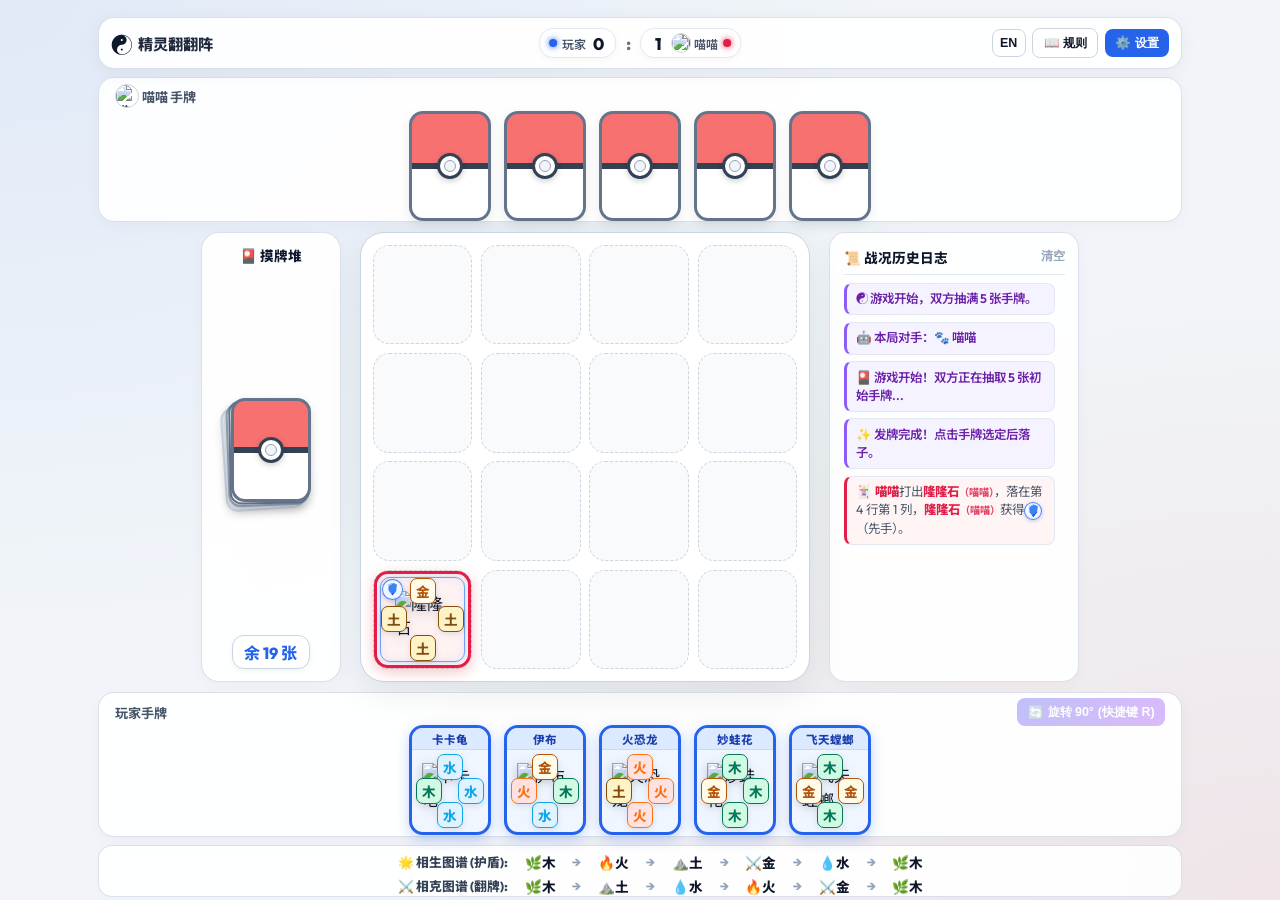
==== commit 594ed85c: "feat: optimize desktop header layout with settings drawer, centered scores, wide rulebook modal, and" ====
--- a/index.html
+++ b/index.html
@@ -42,6 +42,8 @@
                     <span id="p1-card-count" class="score-num">0</span>
                 </div>
                 
+                <span class="score-divider">:</span>
+
                 <div class="player-score p2-score">
                     <span id="p2-card-count" class="score-num">0</span>
                     <span class="player-name" id="ai-style-label">对手</span>
@@ -51,8 +53,13 @@
 
             <div class="header-actions">
                 <button id="btn-language-toggle" class="btn btn-secondary language-toggle" type="button" aria-label="Switch to English">EN</button>
-                <!-- 桌面版平铺选项 / 手机版收纳到 ⚙️ 设置 -->
-                <div class="desktop-header-controls">
+                <button id="btn-open-rules" class="btn btn-secondary" data-i18n="rulesButton">📖 规则</button>
+                <button id="btn-open-mobile-settings" class="btn btn-primary settings-btn" data-i18n="settingsButton">
+                    ⚙️ 设置
+                </button>
+
+                <!-- 隐藏的旧节点（保留供底层JS DOM兼容引用） -->
+                <div class="desktop-header-controls" style="display: none !important;">
                     <div class="header-select-group">
                         <span class="select-label" data-i18n="displayLabel">显示:</span>
                         <select id="select-element-mode" class="custom-select">
@@ -100,14 +107,8 @@
                         <span class="toggle-label" data-i18n="generateChain">相生连锁</span>
                     </label>
 
-                    <button id="btn-open-rules" class="btn btn-secondary" data-i18n="rulesButton">📖 规则</button>
                     <button id="btn-restart" class="btn btn-secondary" data-i18n="restartButton">重新开局</button>
                 </div>
-
-                <!-- 📱 手机端单一 ⚙️ 设置按钮 (点击展开所有功能) -->
-                <button id="btn-open-mobile-settings" class="btn btn-primary mobile-settings-btn" data-i18n="settingsButton">
-                    ⚙️ 设置
-                </button>
             </div>
         </header>
 
--- a/index.i18n-v8.css
+++ b/index.i18n-v8.css
@@ -374,8 +374,8 @@
     justify-content: center;
     padding-inline: 0.45rem;
 }
-
-.mobile-settings-btn { display: none; }
+.settings-btn,
+.mobile-settings-btn { display: inline-flex; }
 .mobile-deck-count { display: none; }
 
 .game-layout {
@@ -1006,10 +1006,42 @@
     align-items: center;
 }
 
-/* ⚙️ 📱 弹窗 Flex 布局 */
-.rulebook-card, .mobile-settings-card {
-    width: 90vw;
-    max-width: 440px;
+.status-bar {
+    position: absolute;
+    left: 50%;
+    transform: translateX(-50%);
+    display: flex;
+    align-items: center;
+    gap: 0.5rem;
+    flex: 0 0 auto;
+    z-index: 10;
+}
+
+.score-divider {
+    font-size: 1.1rem;
+    font-weight: 800;
+    color: #64748b;
+    margin: 0 0.1rem;
+}
+
+.modal-card.rulebook-card {
+    width: 90vw !important;
+    max-width: 680px !important;
+    max-height: 84vh;
+    height: auto;
+    display: flex;
+    flex-direction: column;
+    padding: 0;
+    overflow: hidden;
+    border-radius: 20px;
+    background: #ffffff;
+    box-shadow: 0 20px 50px rgba(0, 0, 0, 0.25);
+    text-align: left;
+}
+
+.modal-card.mobile-settings-card {
+    width: 90vw !important;
+    max-width: 480px !important;
     max-height: 82vh;
     height: auto;
     display: flex;
@@ -1549,7 +1581,7 @@
     .elem-tag { font-size: 0.68rem; padding: 0.02rem 0.3rem; }
     .arrow { font-size: 0.72rem; }
 
-    .rulebook-card, .mobile-settings-card { width: 92vw; max-height: 85vh; }
+    .modal-card.rulebook-card, .modal-card.mobile-settings-card { width: 92vw !important; max-width: 92vw !important; max-height: 85vh; }
 }
 
 @keyframes rotateHintPulse {
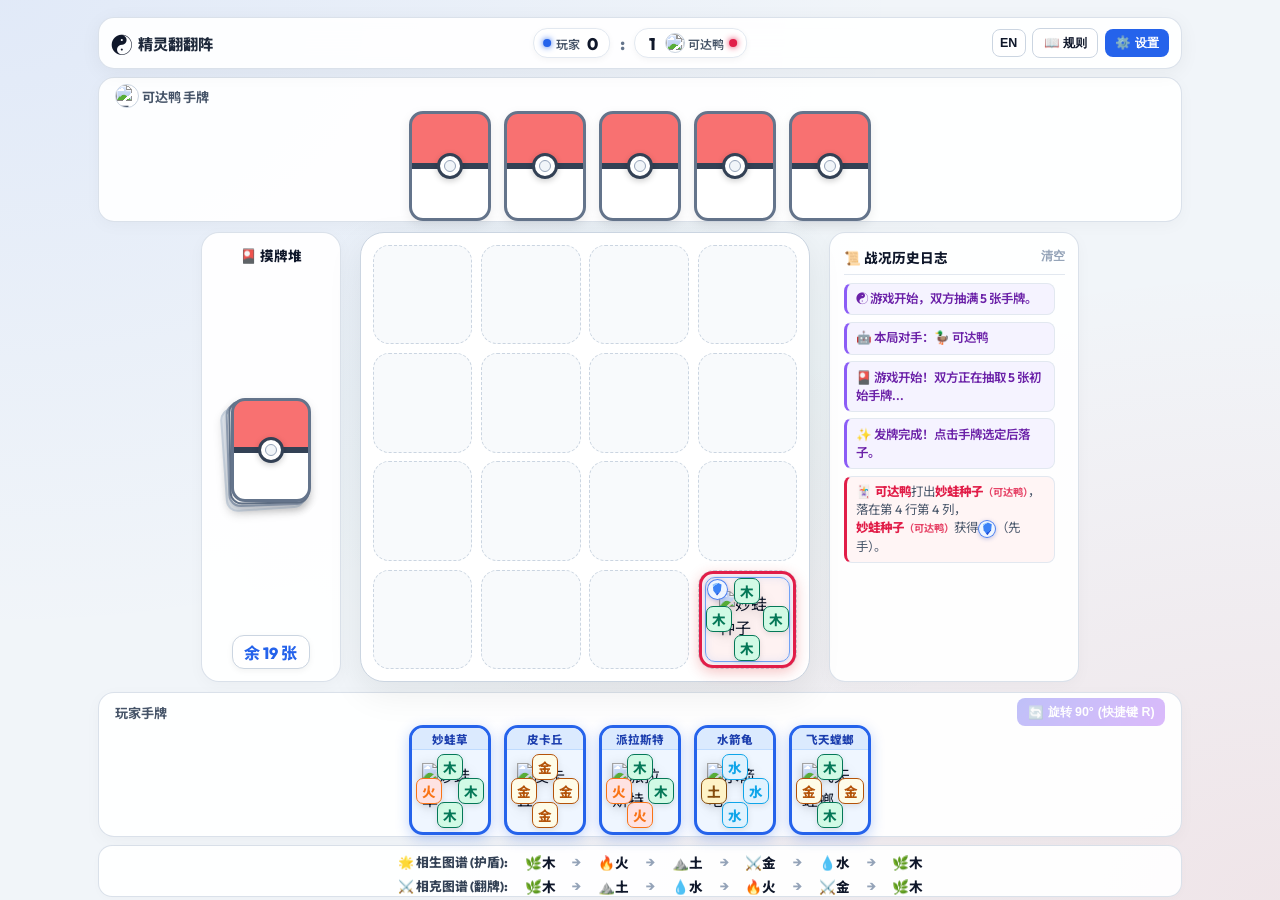
==== commit 6eaf7ee0: "chore: bump version to 20260731-1 to force mobile cache refresh" ====
--- a/index.html
+++ b/index.html
@@ -9,7 +9,7 @@
     <title>精灵翻翻阵</title>
     <script>
         (() => {
-            const pageVersion = '20260730-6';
+            const pageVersion = '20260731-1';
             const url = new URL(window.location.href);
             if (url.searchParams.get('v') !== pageVersion) {
                 url.searchParams.set('v', pageVersion);
@@ -18,7 +18,7 @@
         })();
     </script>
     <!-- 使用版本化文件名，兼容简单静态服务器并绕过手机浏览器缓存 -->
-    <link rel="stylesheet" href="index.i18n-v8.css?v=20260730-6">
+    <link rel="stylesheet" href="index.i18n-v8.css?v=20260731-1">
     <link rel="preconnect" href="https://fonts.googleapis.com">
     <link rel="preconnect" href="https://fonts.gstatic.com" crossorigin>
     <link href="https://fonts.googleapis.com/css2?family=Outfit:wght@400;600;800&family=Noto+Sans+SC:wght@400;700&display=swap" rel="stylesheet">
@@ -380,6 +380,6 @@
         </div>
     </div>
 
-    <script src="game.i18n-v8.js?v=20260730-6"></script>
+    <script src="game.i18n-v8.js?v=20260731-1"></script>
 </body>
 </html>
--- a/index.i18n-v8.css
+++ b/index.i18n-v8.css
@@ -1006,15 +1006,14 @@
     align-items: center;
 }
 
-.status-bar {
-    position: absolute;
-    left: 50%;
-    transform: translateX(-50%);
-    display: flex;
-    align-items: center;
-    gap: 0.5rem;
-    flex: 0 0 auto;
-    z-index: 10;
+/* 桌面端：比分栏绝对居中于顶栏 */
+@media (min-width: 769px) {
+    .status-bar {
+        position: absolute;
+        left: 50%;
+        transform: translateX(-50%);
+        z-index: 10;
+    }
 }
 
 .score-divider {
@@ -1210,10 +1209,12 @@
         font-size: 0.8rem;
     }
 
-    .status-bar { gap: 0.25rem; }
-    .player-score { padding: 0.15rem 0.35rem; border-radius: 10px; }
-    .player-name { display: none; }
-    .score-num { font-size: 0.9rem; width: 12px; }
+    .status-bar { gap: 0.2rem; position: static; transform: none; flex: 0 0 auto; justify-content: center; }
+    .player-score { padding: 0.1rem 0.25rem; border-radius: 8px; gap: 0.2rem; }
+    .player-name { display: none !important; }
+    .ai-avatar { display: none !important; }
+    .score-num { font-size: 0.88rem; width: auto; min-width: 10px; font-weight: 800; }
+    .score-divider { font-size: 0.88rem; margin: 0; }
 
     .desktop-only-log { display: none !important; }
     .desktop-only-key { display: none !important; }
